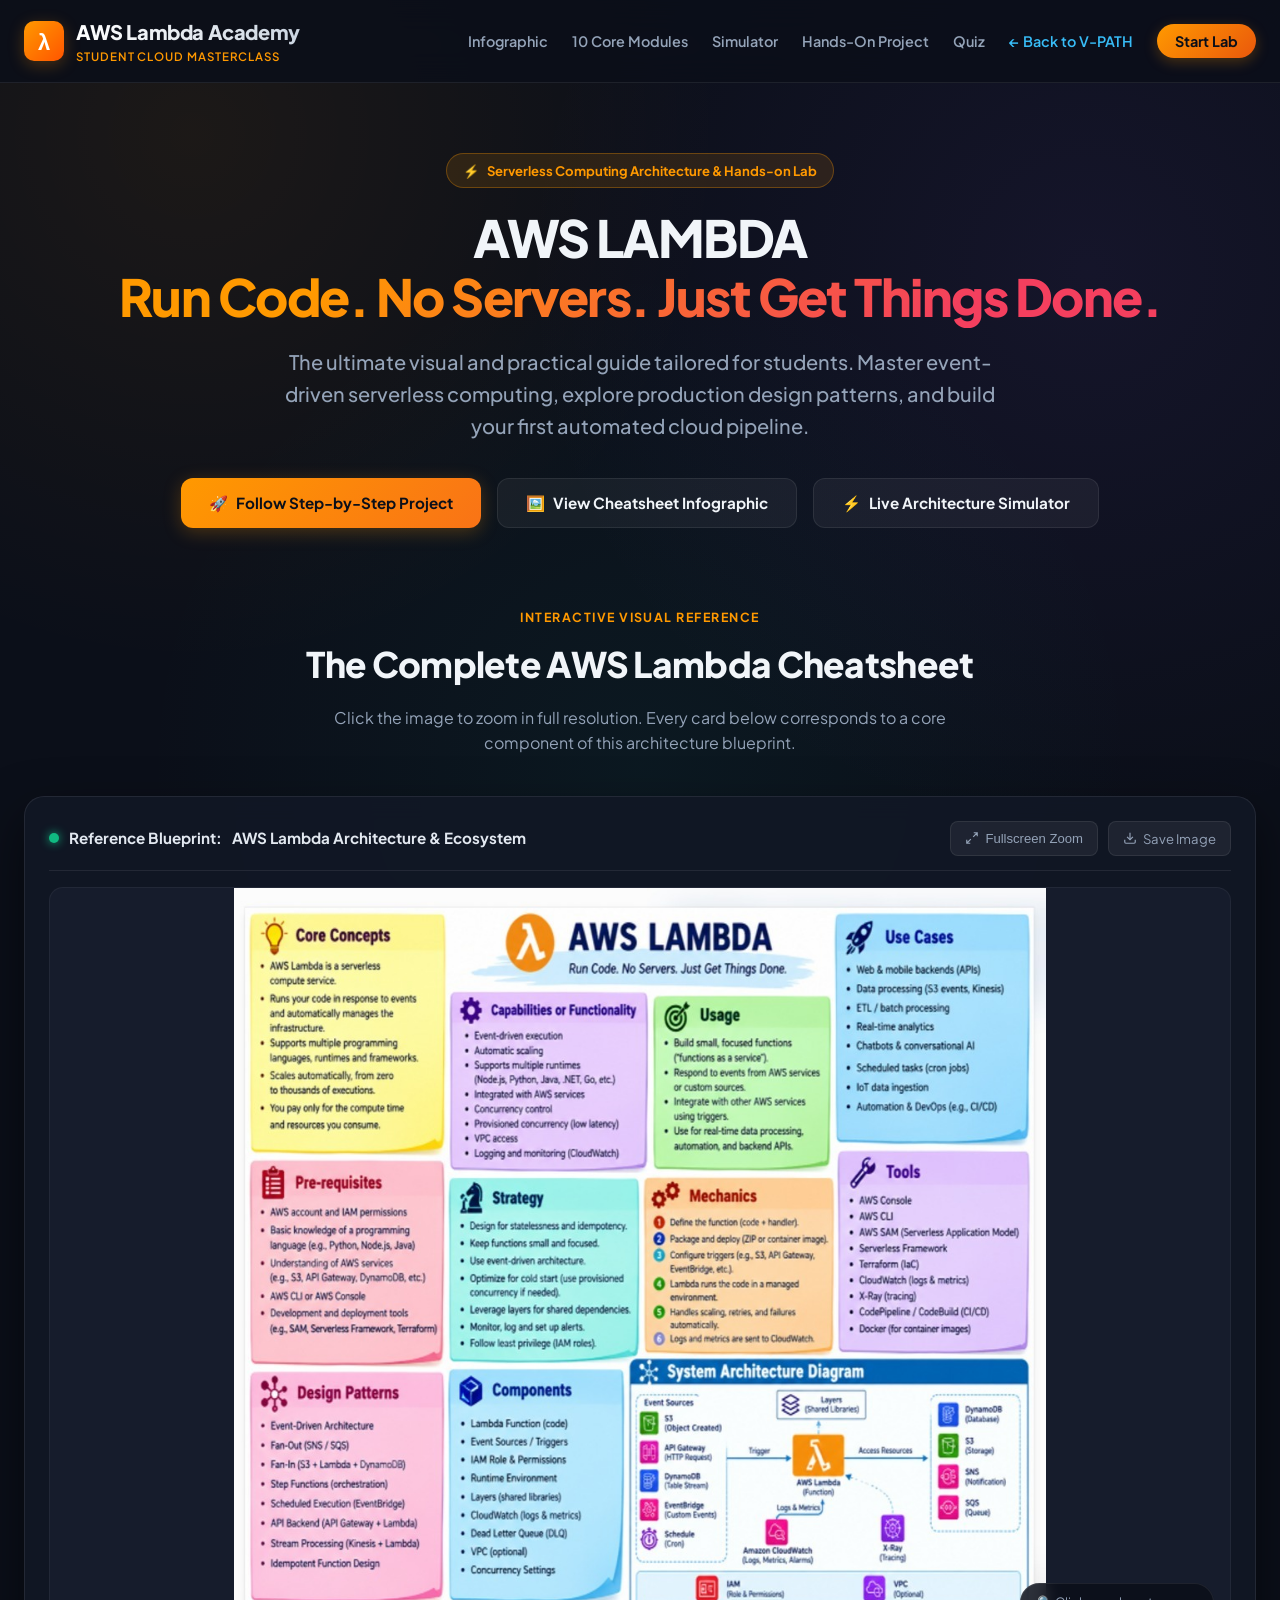
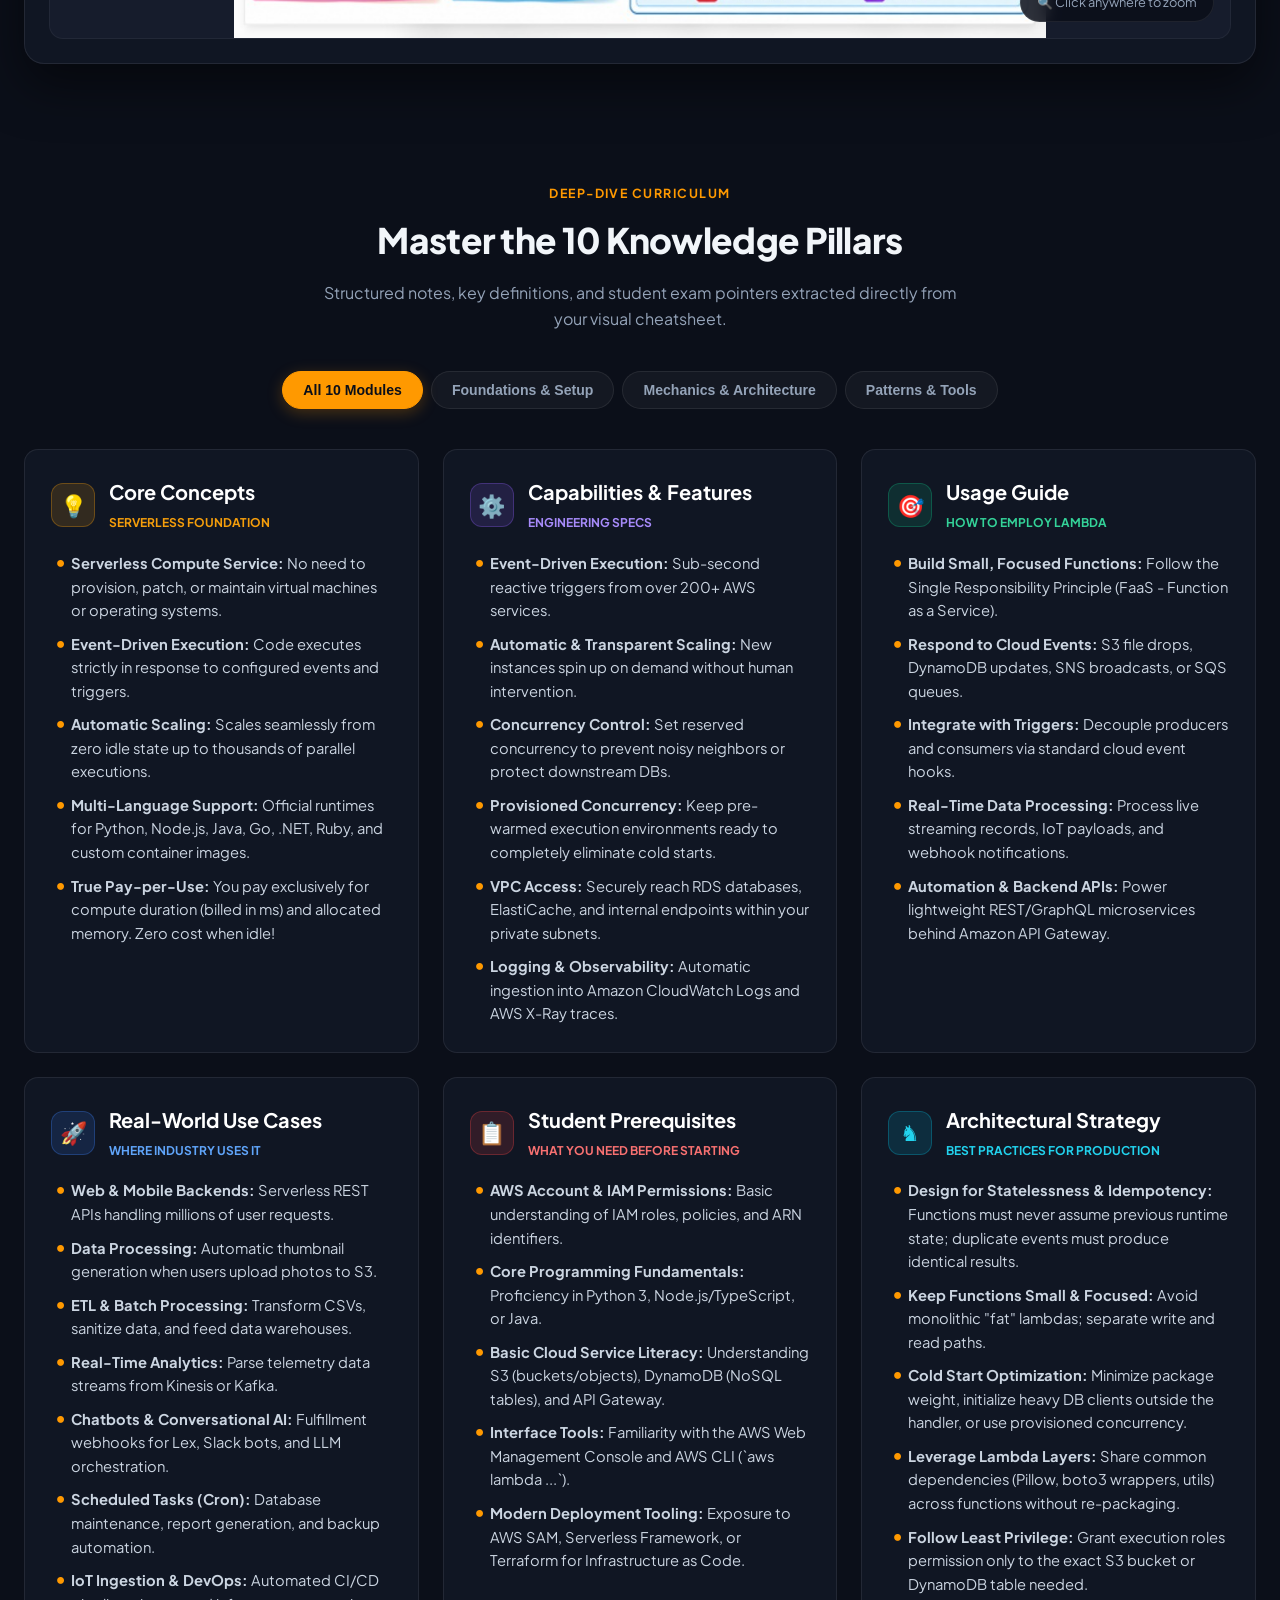
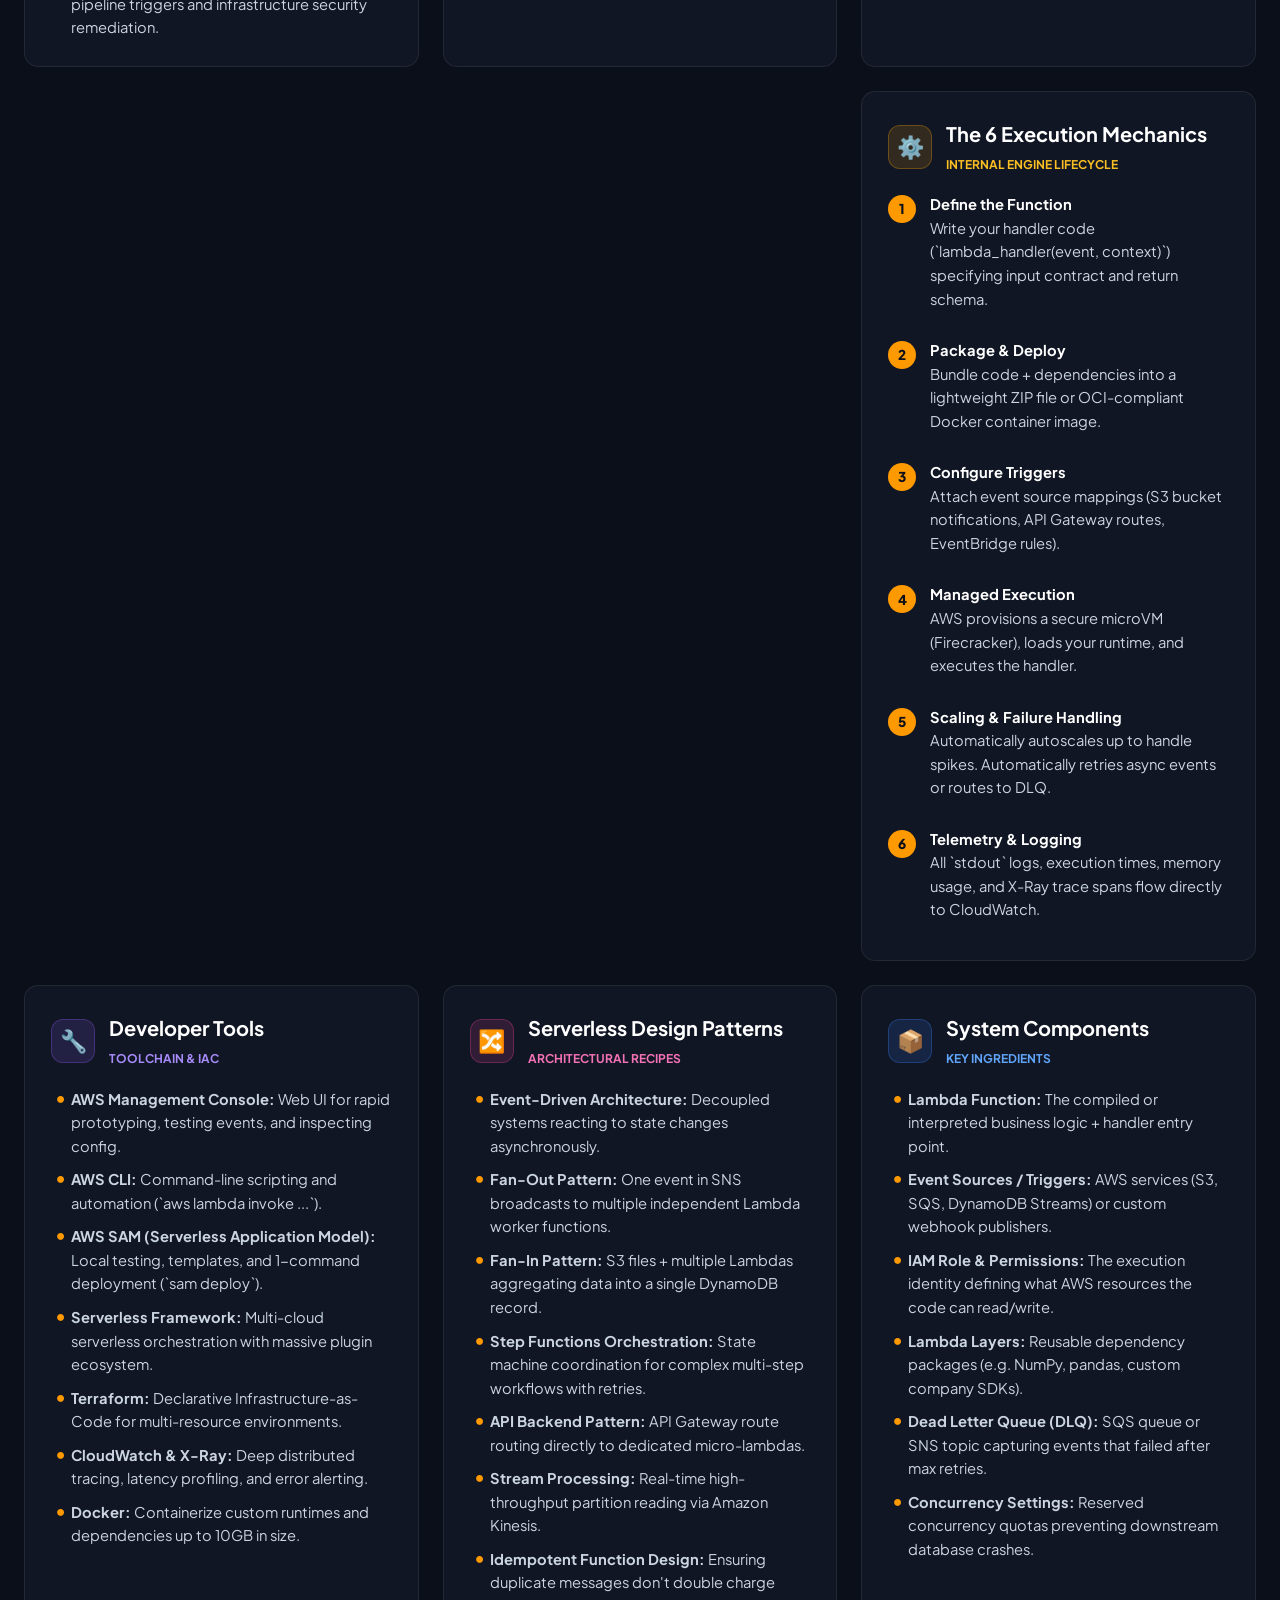
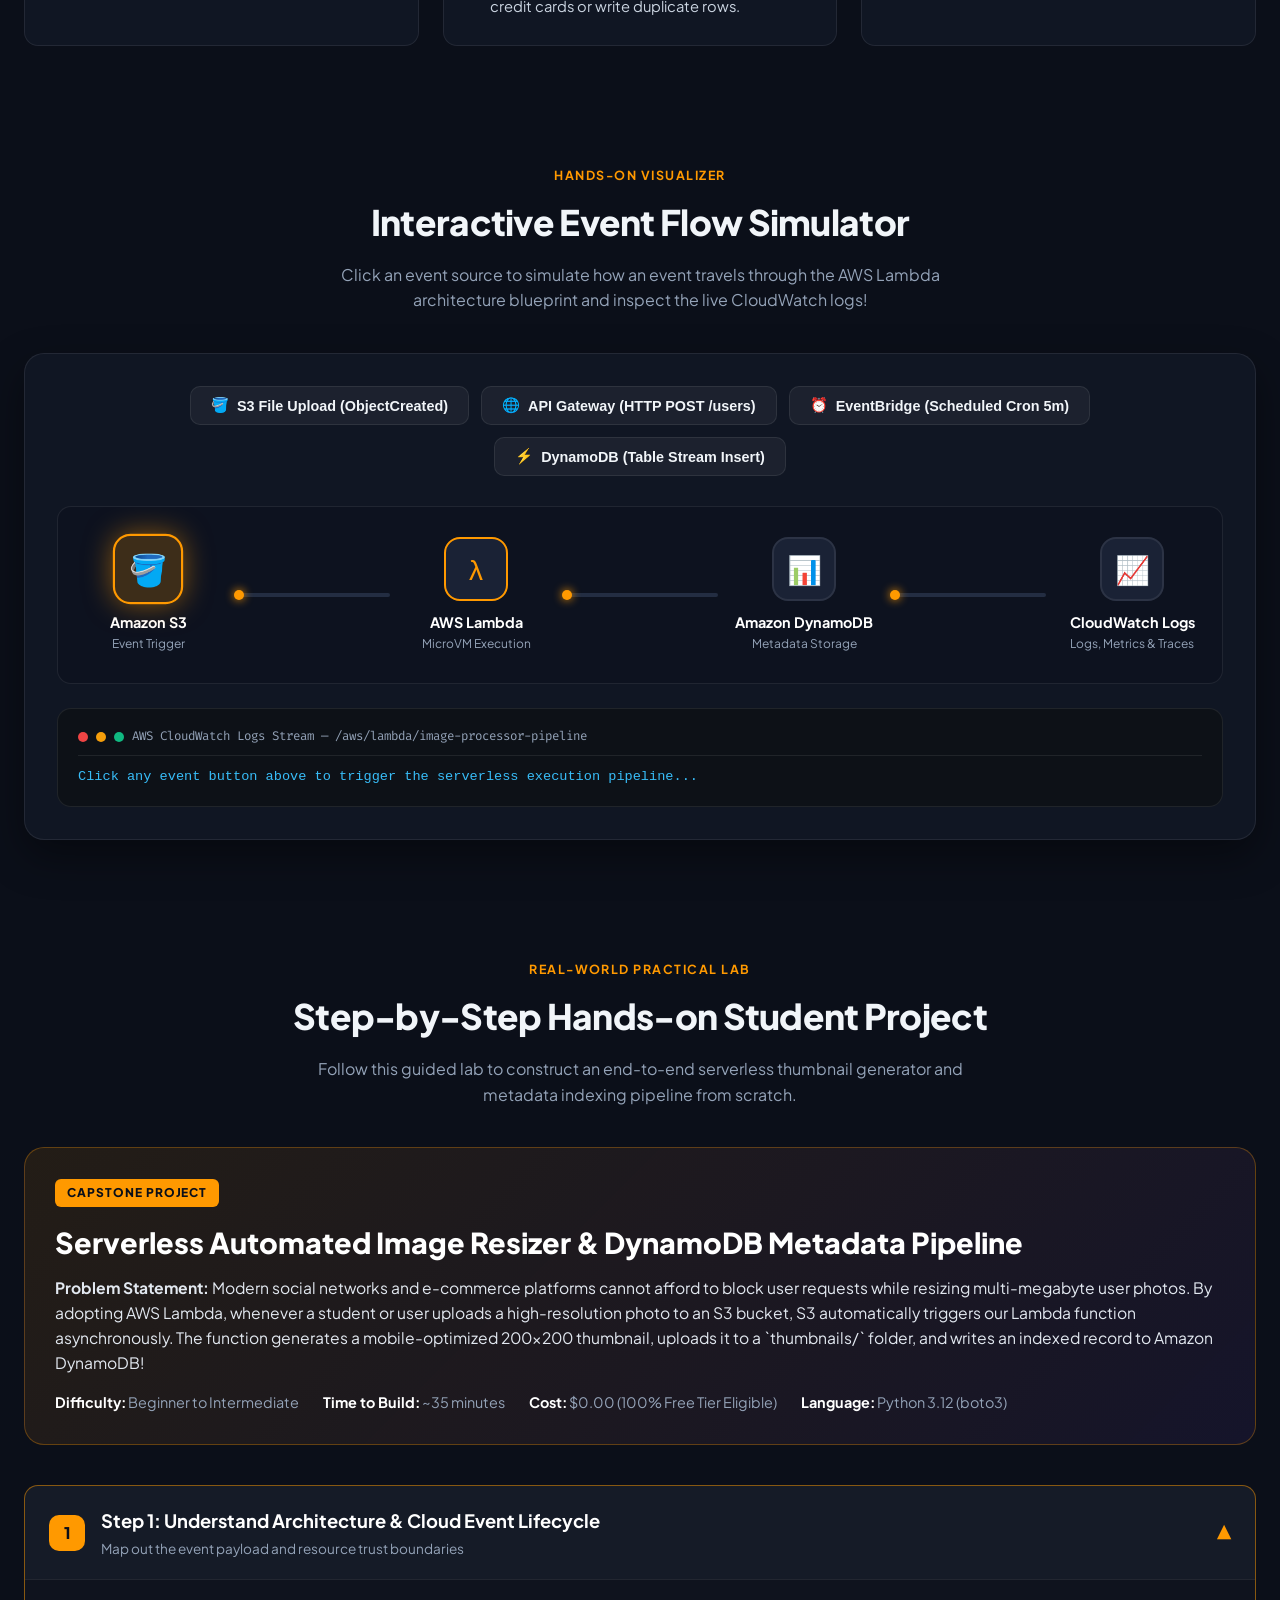
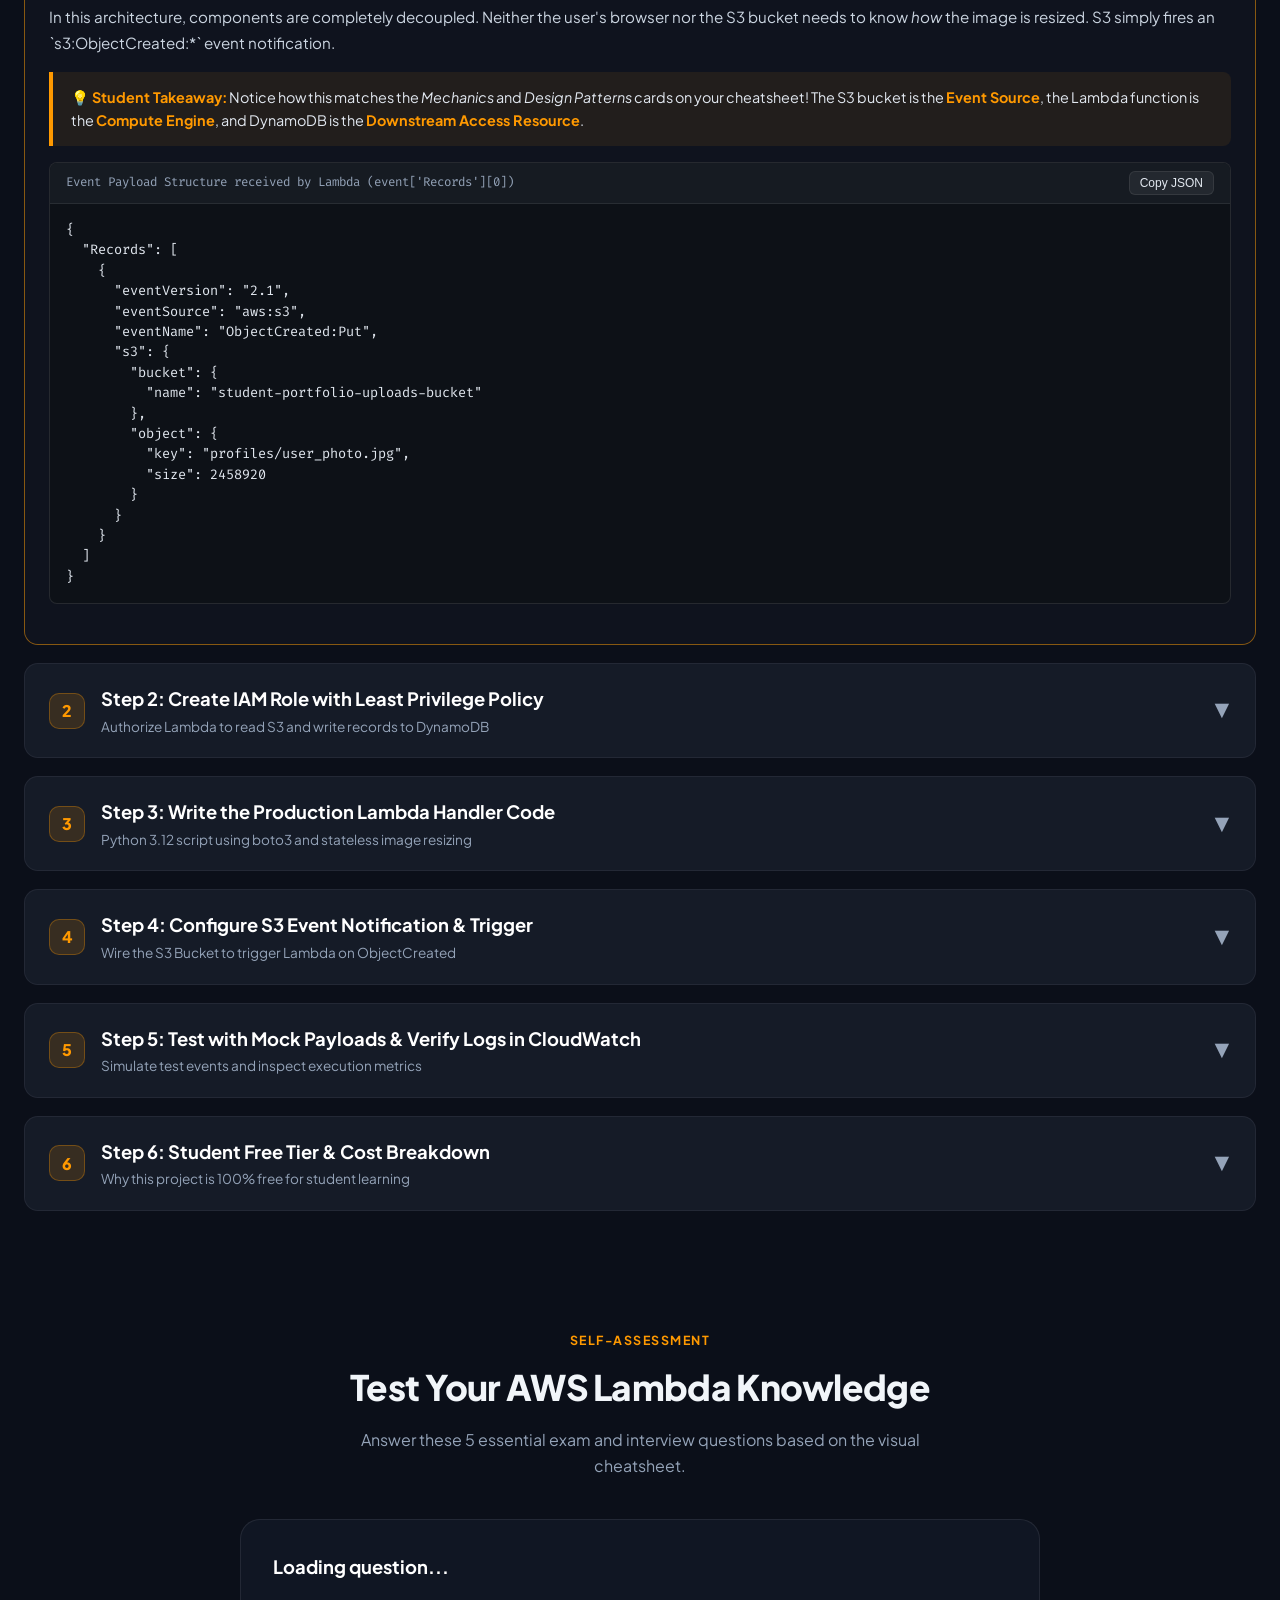
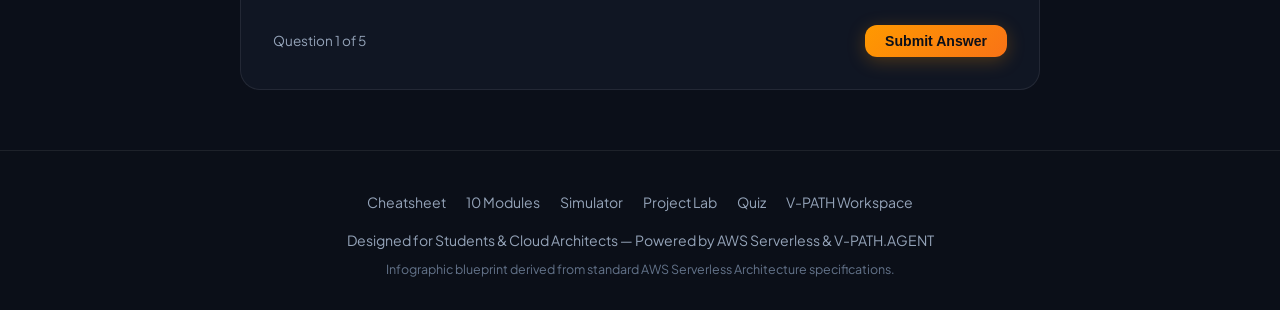
==== aws_lambda_learning.html @ 8317eebd "ok" ====
<!DOCTYPE html>
<html lang="en">
<head>
  <meta charset="UTF-8" />
  <meta name="viewport" content="width=device-width, initial-scale=1.0" />
  <title>AWS Lambda Mastery — Student Interactive Learning Hub & Hands-on Lab</title>
  <meta name="description" content="A comprehensive, interactive student learning guide for AWS Lambda serverless computing based on the visual architecture cheatsheet." />
  
  <!-- Fonts -->
  <link rel="preconnect" href="https://fonts.googleapis.com">
  <link rel="preconnect" href="https://fonts.gstatic.com" crossorigin>
  <link href="https://fonts.googleapis.com/css2?family=Fira+Code:wght@400;500;600&family=Plus+Jakarta+Sans:wght@400;500;600;700;800&display=swap" rel="stylesheet">

  <style>
    :root {
      --bg-dark: #0b0f19;
      --bg-card: rgba(18, 24, 38, 0.85);
      --bg-card-hover: rgba(26, 35, 55, 0.95);
      --border-color: rgba(255, 255, 255, 0.08);
      --border-highlight: rgba(255, 153, 0, 0.4);
      --text-main: #f1f5f9;
      --text-muted: #94a3b8;
      --aws-orange: #ff9900;
      --aws-orange-glow: rgba(255, 153, 0, 0.25);
      --aws-blue: #0073bb;
      --accent-purple: #8b5cf6;
      --accent-teal: #14b8a6;
      --accent-emerald: #10b981;
      --accent-pink: #ec4899;
      --accent-amber: #f59e0b;
      --code-bg: #0d1117;
      --radius-sm: 8px;
      --radius-md: 14px;
      --radius-lg: 20px;
      --font-sans: 'Plus Jakarta Sans', -apple-system, BlinkMacSystemFont, sans-serif;
      --font-mono: 'Fira Code', monospace;
    }

    * {
      box-sizing: border-box;
      margin: 0;
      padding: 0;
      scroll-behavior: smooth;
    }

    body {
      background-color: var(--bg-dark);
      color: var(--text-main);
      font-family: var(--font-sans);
      line-height: 1.6;
      min-height: 100vh;
      overflow-x: hidden;
      background-image: 
        radial-gradient(circle at 15% 15%, rgba(255, 153, 0, 0.07) 0%, transparent 40%),
        radial-gradient(circle at 85% 30%, rgba(139, 92, 246, 0.08) 0%, transparent 45%),
        radial-gradient(circle at 50% 85%, rgba(20, 184, 166, 0.06) 0%, transparent 50%);
      background-attachment: fixed;
    }

    /* Scrollbar */
    ::-webkit-scrollbar {
      width: 8px;
    }
    ::-webkit-scrollbar-track {
      background: var(--bg-dark);
    }
    ::-webkit-scrollbar-thumb {
      background: #252e42;
      border-radius: 4px;
    }
    ::-webkit-scrollbar-thumb:hover {
      background: var(--aws-orange);
    }

    /* Container */
    .container {
      max-width: 1280px;
      margin: 0 auto;
      padding: 0 24px;
    }

    /* Navigation Header */
    header.site-header {
      position: sticky;
      top: 0;
      z-index: 100;
      backdrop-filter: blur(16px);
      background: rgba(11, 15, 25, 0.85);
      border-bottom: 1px solid var(--border-color);
      padding: 16px 0;
    }

    .nav-inner {
      display: flex;
      justify-content: space-between;
      align-items: center;
    }

    .brand {
      display: flex;
      align-items: center;
      gap: 12px;
      text-decoration: none;
      color: inherit;
    }

    .brand-icon {
      width: 40px;
      height: 40px;
      background: linear-gradient(135deg, #ff9900, #ff5500);
      border-radius: 10px;
      display: flex;
      align-items: center;
      justify-content: center;
      font-size: 22px;
      font-weight: 800;
      color: #fff;
      box-shadow: 0 4px 16px var(--aws-orange-glow);
    }

    .brand-title {
      font-size: 1.25rem;
      font-weight: 800;
      letter-spacing: -0.02em;
      background: linear-gradient(90deg, #fff, #cbd5e1);
      -webkit-background-clip: text;
      -webkit-text-fill-color: transparent;
    }

    .brand-sub {
      font-size: 0.72rem;
      color: var(--aws-orange);
      font-weight: 600;
      text-transform: uppercase;
      letter-spacing: 0.08em;
    }

    .nav-links {
      display: flex;
      align-items: center;
      gap: 24px;
      list-style: none;
    }

    .nav-links a {
      color: var(--text-muted);
      text-decoration: none;
      font-size: 0.9rem;
      font-weight: 600;
      transition: all 0.2s;
    }

    .nav-links a:hover {
      color: var(--aws-orange);
    }

    .nav-btn {
      background: linear-gradient(135deg, var(--aws-orange), #ea580c);
      color: #0b0f19 !important;
      padding: 8px 18px;
      border-radius: 30px;
      font-weight: 700 !important;
      box-shadow: 0 4px 14px var(--aws-orange-glow);
      transition: transform 0.2s, box-shadow 0.2s;
    }

    .nav-btn:hover {
      transform: translateY(-2px);
      box-shadow: 0 6px 20px rgba(255, 153, 0, 0.4);
    }

    /* Hero Section */
    .hero {
      padding: 70px 0 40px;
      text-align: center;
      position: relative;
    }

    .hero-badge {
      display: inline-flex;
      align-items: center;
      gap: 8px;
      padding: 6px 16px;
      background: rgba(255, 153, 0, 0.12);
      border: 1px solid rgba(255, 153, 0, 0.3);
      border-radius: 50px;
      font-size: 0.82rem;
      font-weight: 700;
      color: var(--aws-orange);
      margin-bottom: 20px;
      animation: pulse 3s infinite;
    }

    @keyframes pulse {
      0%, 100% { opacity: 1; transform: scale(1); }
      50% { opacity: 0.85; transform: scale(0.99); }
    }

    .hero-title {
      font-size: 3.2rem;
      font-weight: 800;
      letter-spacing: -0.03em;
      line-height: 1.15;
      margin-bottom: 20px;
    }

    .hero-title .gradient-text {
      background: linear-gradient(135deg, #ff9900 20%, #f43f5e 80%);
      -webkit-background-clip: text;
      -webkit-text-fill-color: transparent;
    }

    .hero-tagline {
      font-size: 1.25rem;
      color: var(--text-muted);
      max-width: 750px;
      margin: 0 auto 36px;
      font-weight: 500;
    }

    .hero-actions {
      display: flex;
      justify-content: center;
      gap: 16px;
      flex-wrap: wrap;
    }

    .btn {
      display: inline-flex;
      align-items: center;
      gap: 8px;
      padding: 12px 28px;
      border-radius: 12px;
      font-weight: 700;
      font-size: 0.95rem;
      cursor: pointer;
      text-decoration: none;
      transition: all 0.25s ease;
      border: none;
    }

    .btn-primary {
      background: linear-gradient(135deg, #ff9900, #f97316);
      color: #0b0f19;
      box-shadow: 0 4px 18px var(--aws-orange-glow);
    }

    .btn-primary:hover {
      transform: translateY(-2px);
      box-shadow: 0 8px 24px rgba(255, 153, 0, 0.45);
    }

    .btn-secondary {
      background: rgba(255, 255, 255, 0.05);
      border: 1px solid var(--border-color);
      color: var(--text-main);
    }

    .btn-secondary:hover {
      background: rgba(255, 255, 255, 0.1);
      border-color: rgba(255, 255, 255, 0.2);
      transform: translateY(-2px);
    }

    /* Cheatsheet Infographic Showcase Section */
    .infographic-section {
      padding: 40px 0 60px;
    }

    .section-header {
      text-align: center;
      margin-bottom: 40px;
    }

    .section-kicker {
      text-transform: uppercase;
      font-size: 0.78rem;
      letter-spacing: 0.12em;
      color: var(--aws-orange);
      font-weight: 700;
      margin-bottom: 8px;
    }

    .section-title {
      font-size: 2.2rem;
      font-weight: 800;
      letter-spacing: -0.02em;
      margin-bottom: 12px;
    }

    .section-desc {
      color: var(--text-muted);
      max-width: 650px;
      margin: 0 auto;
      font-size: 1rem;
    }

    .infographic-wrapper {
      position: relative;
      background: var(--bg-card);
      border: 1px solid var(--border-color);
      border-radius: var(--radius-lg);
      padding: 24px;
      box-shadow: 0 20px 50px rgba(0, 0, 0, 0.5);
      backdrop-filter: blur(12px);
    }

    .infographic-toolbar {
      display: flex;
      justify-content: space-between;
      align-items: center;
      margin-bottom: 16px;
      padding-bottom: 14px;
      border-bottom: 1px solid var(--border-color);
      flex-wrap: wrap;
      gap: 12px;
    }

    .infographic-caption {
      display: flex;
      align-items: center;
      gap: 10px;
      font-size: 0.95rem;
      font-weight: 700;
      color: #e2e8f0;
    }

    .pulse-dot {
      width: 10px;
      height: 10px;
      background: #10b981;
      border-radius: 50%;
      box-shadow: 0 0 10px #10b981;
    }

    .infographic-tools {
      display: flex;
      gap: 10px;
    }

    .tool-btn {
      background: rgba(255, 255, 255, 0.06);
      border: 1px solid var(--border-color);
      color: var(--text-muted);
      padding: 6px 14px;
      border-radius: 8px;
      font-size: 0.82rem;
      cursor: pointer;
      display: flex;
      align-items: center;
      gap: 6px;
      transition: all 0.2s;
    }

    .tool-btn:hover {
      background: rgba(255, 153, 0, 0.15);
      color: var(--aws-orange);
      border-color: rgba(255, 153, 0, 0.4);
    }

    .image-display-frame {
      position: relative;
      border-radius: var(--radius-md);
      overflow: hidden;
      cursor: zoom-in;
      background: #161c2c;
      border: 1px solid rgba(255, 255, 255, 0.05);
      text-align: center;
    }

    .image-display-frame img {
      width: 100%;
      height: auto;
      max-height: 750px;
      object-fit: contain;
      display: block;
      margin: 0 auto;
      transition: transform 0.3s ease;
    }

    .image-display-frame:hover img {
      transform: scale(1.01);
    }

    .zoom-hint {
      position: absolute;
      bottom: 16px;
      right: 16px;
      background: rgba(11, 15, 25, 0.85);
      backdrop-filter: blur(8px);
      padding: 8px 16px;
      border-radius: 30px;
      font-size: 0.8rem;
      color: var(--text-muted);
      border: 1px solid var(--border-color);
      pointer-events: none;
    }

    /* Lightbox Modal */
    .lightbox-modal {
      display: none;
      position: fixed;
      top: 0;
      left: 0;
      width: 100vw;
      height: 100vh;
      background: rgba(0, 0, 0, 0.92);
      backdrop-filter: blur(10px);
      z-index: 9999;
      justify-content: center;
      align-items: center;
      padding: 24px;
    }

    .lightbox-modal.active {
      display: flex;
    }

    .lightbox-content {
      position: relative;
      max-width: 95vw;
      max-height: 95vh;
    }

    .lightbox-content img {
      max-width: 100%;
      max-height: 90vh;
      object-fit: contain;
      border-radius: 12px;
      box-shadow: 0 0 50px rgba(0,0,0,0.8);
    }

    .lightbox-close {
      position: absolute;
      top: -40px;
      right: 0;
      background: none;
      border: none;
      color: #fff;
      font-size: 32px;
      cursor: pointer;
    }

    /* Modules Navigation Tabs */
    .modules-section {
      padding: 60px 0;
    }

    .tab-pills {
      display: flex;
      justify-content: center;
      gap: 8px;
      flex-wrap: wrap;
      margin-bottom: 40px;
    }

    .tab-pill {
      background: rgba(255, 255, 255, 0.04);
      border: 1px solid var(--border-color);
      color: var(--text-muted);
      padding: 10px 20px;
      border-radius: 30px;
      font-size: 0.88rem;
      font-weight: 600;
      cursor: pointer;
      transition: all 0.25s;
    }

    .tab-pill:hover {
      background: rgba(255, 255, 255, 0.08);
      color: #fff;
      border-color: rgba(255, 255, 255, 0.2);
    }

    .tab-pill.active {
      background: var(--aws-orange);
      color: #0b0f19;
      font-weight: 800;
      border-color: var(--aws-orange);
      box-shadow: 0 4px 15px var(--aws-orange-glow);
    }

    /* Module Grid */
    .module-grid {
      display: grid;
      grid-template-columns: repeat(auto-fit, minmax(350px, 1fr));
      gap: 24px;
    }

    .module-card {
      background: var(--bg-card);
      border: 1px solid var(--border-color);
      border-radius: var(--radius-md);
      padding: 26px;
      position: relative;
      overflow: hidden;
      transition: all 0.3s ease;
      backdrop-filter: blur(8px);
    }

    .module-card:hover {
      transform: translateY(-4px);
      border-color: var(--border-highlight);
      background: var(--bg-card-hover);
      box-shadow: 0 12px 30px rgba(0, 0, 0, 0.4);
    }

    .module-top {
      display: flex;
      align-items: center;
      gap: 14px;
      margin-bottom: 18px;
    }

    .card-icon {
      width: 44px;
      height: 44px;
      border-radius: 12px;
      display: flex;
      align-items: center;
      justify-content: center;
      font-size: 22px;
      flex-shrink: 0;
    }

    .card-icon.yellow { background: rgba(245, 158, 11, 0.15); color: #f59e0b; border: 1px solid rgba(245, 158, 11, 0.3); }
    .card-icon.purple { background: rgba(139, 92, 246, 0.15); color: #a78bfa; border: 1px solid rgba(139, 92, 246, 0.3); }
    .card-icon.green  { background: rgba(16, 185, 129, 0.15); color: #34d399; border: 1px solid rgba(16, 185, 129, 0.3); }
    .card-icon.blue   { background: rgba(59, 130, 246, 0.15); color: #60a5fa; border: 1px solid rgba(59, 130, 246, 0.3); }
    .card-icon.red    { background: rgba(239, 68, 68, 0.15); color: #f87171; border: 1px solid rgba(239, 68, 68, 0.3); }
    .card-icon.cyan   { background: rgba(6, 182, 212, 0.15); color: #22d3ee; border: 1px solid rgba(6, 182, 212, 0.3); }
    .card-icon.pink   { background: rgba(236, 72, 153, 0.15); color: #f472b6; border: 1px solid rgba(236, 72, 153, 0.3); }
    .card-icon.amber  { background: rgba(245, 158, 11, 0.15); color: #fbbf24; border: 1px solid rgba(245, 158, 11, 0.3); }

    .module-card h3 {
      font-size: 1.25rem;
      font-weight: 700;
      color: #fff;
    }

    .module-card ul {
      list-style: none;
      display: flex;
      flex-direction: column;
      gap: 10px;
    }

    .module-card li {
      position: relative;
      padding-left: 20px;
      font-size: 0.92rem;
      color: #cbd5e1;
    }

    .module-card li::before {
      content: "•";
      position: absolute;
      left: 4px;
      color: var(--aws-orange);
      font-size: 1.3rem;
      line-height: 1;
      top: -1px;
    }

    .mechanics-step {
      display: flex;
      gap: 14px;
      margin-bottom: 12px;
      align-items: flex-start;
    }

    .step-badge {
      width: 28px;
      height: 28px;
      background: var(--aws-orange);
      color: #0b0f19;
      font-weight: 800;
      border-radius: 50%;
      display: flex;
      align-items: center;
      justify-content: center;
      font-size: 0.85rem;
      flex-shrink: 0;
      margin-top: 2px;
    }

    .step-text {
      font-size: 0.92rem;
      color: #cbd5e1;
    }

    .step-title {
      font-weight: 700;
      color: #fff;
    }

    /* Interactive Architecture Simulator */
    .simulator-section {
      padding: 60px 0;
    }

    .sim-card {
      background: var(--bg-card);
      border: 1px solid var(--border-color);
      border-radius: var(--radius-lg);
      padding: 32px;
      box-shadow: 0 16px 40px rgba(0, 0, 0, 0.4);
    }

    .sim-controls {
      display: flex;
      gap: 12px;
      justify-content: center;
      margin-bottom: 30px;
      flex-wrap: wrap;
    }

    .sim-event-btn {
      padding: 10px 20px;
      background: rgba(255, 255, 255, 0.05);
      border: 1px solid var(--border-color);
      color: var(--text-main);
      border-radius: 10px;
      cursor: pointer;
      font-size: 0.9rem;
      font-weight: 600;
      display: flex;
      align-items: center;
      gap: 8px;
      transition: all 0.2s;
    }

    .sim-event-btn:hover {
      background: rgba(255, 153, 0, 0.15);
      border-color: var(--aws-orange);
      color: var(--aws-orange);
    }

    .sim-event-btn.active {
      background: var(--aws-orange);
      color: #0b0f19;
      font-weight: 800;
      border-color: var(--aws-orange);
      box-shadow: 0 4px 15px var(--aws-orange-glow);
    }

    .pipeline-visual {
      display: flex;
      align-items: center;
      justify-content: space-between;
      gap: 16px;
      background: #0d121f;
      border: 1px solid var(--border-color);
      border-radius: var(--radius-md);
      padding: 30px 20px;
      position: relative;
      margin-bottom: 24px;
      overflow-x: auto;
    }

    .pipeline-node {
      display: flex;
      flex-direction: column;
      align-items: center;
      text-align: center;
      min-width: 140px;
      z-index: 2;
    }

    .node-icon-box {
      width: 64px;
      height: 64px;
      border-radius: 16px;
      background: #1a2235;
      border: 2px solid var(--border-color);
      display: flex;
      align-items: center;
      justify-content: center;
      font-size: 28px;
      margin-bottom: 10px;
      transition: all 0.4s ease;
    }

    .pipeline-node.active .node-icon-box {
      border-color: var(--aws-orange);
      background: rgba(255, 153, 0, 0.2);
      transform: scale(1.1);
      box-shadow: 0 0 25px rgba(255, 153, 0, 0.5);
    }

    .node-name {
      font-size: 0.9rem;
      font-weight: 700;
      color: #fff;
    }

    .node-type {
      font-size: 0.75rem;
      color: var(--text-muted);
    }

    .pipe-arrow {
      flex: 1;
      height: 4px;
      background: #232d42;
      position: relative;
      min-width: 60px;
      border-radius: 2px;
    }

    .pipe-arrow.flow-active::after {
      content: "";
      position: absolute;
      top: -3px;
      left: 0;
      width: 10px;
      height: 10px;
      background: var(--aws-orange);
      border-radius: 50%;
      box-shadow: 0 0 10px var(--aws-orange);
      animation: packetFlow 1.8s infinite linear;
    }

    @keyframes packetFlow {
      0% { left: 0; opacity: 1; }
      100% { left: 100%; opacity: 0; }
    }

    .sim-terminal {
      background: var(--code-bg);
      border: 1px solid var(--border-color);
      border-radius: var(--radius-md);
      padding: 18px 20px;
      font-family: var(--font-mono);
      font-size: 0.85rem;
      color: #38bdf8;
      max-height: 220px;
      overflow-y: auto;
    }

    .terminal-header {
      display: flex;
      align-items: center;
      gap: 8px;
      margin-bottom: 10px;
      padding-bottom: 8px;
      border-bottom: 1px solid rgba(255, 255, 255, 0.08);
      color: var(--text-muted);
      font-size: 0.78rem;
    }

    .terminal-dot {
      width: 10px;
      height: 10px;
      border-radius: 50%;
    }
    .td-red { background: #ef4444; }
    .td-yellow { background: #f59e0b; }
    .td-green { background: #10b981; }

    /* Step-by-Step Hands-On Project */
    .project-section {
      padding: 60px 0;
    }

    .project-overview-box {
      background: linear-gradient(135deg, rgba(255, 153, 0, 0.1), rgba(139, 92, 246, 0.08));
      border: 1px solid rgba(255, 153, 0, 0.3);
      border-radius: var(--radius-lg);
      padding: 30px;
      margin-bottom: 40px;
    }

    .project-badge {
      display: inline-block;
      padding: 4px 12px;
      background: var(--aws-orange);
      color: #0b0f19;
      font-weight: 800;
      font-size: 0.75rem;
      border-radius: 6px;
      text-transform: uppercase;
      letter-spacing: 0.08em;
      margin-bottom: 12px;
    }

    .project-title {
      font-size: 1.8rem;
      font-weight: 800;
      margin-bottom: 10px;
      color: #fff;
    }

    .project-meta {
      display: flex;
      gap: 24px;
      margin-top: 16px;
      flex-wrap: wrap;
      color: var(--text-muted);
      font-size: 0.9rem;
    }

    .project-meta span strong {
      color: #fff;
    }

    /* Accordion Project Steps */
    .project-steps {
      display: flex;
      flex-direction: column;
      gap: 18px;
    }

    .step-card {
      background: var(--bg-card);
      border: 1px solid var(--border-color);
      border-radius: var(--radius-md);
      overflow: hidden;
      transition: border-color 0.2s;
    }

    .step-card.open {
      border-color: rgba(255, 153, 0, 0.5);
    }

    .step-card-header {
      padding: 20px 24px;
      display: flex;
      justify-content: space-between;
      align-items: center;
      cursor: pointer;
      user-select: none;
      background: rgba(255, 255, 255, 0.02);
    }

    .step-card-header:hover {
      background: rgba(255, 255, 255, 0.05);
    }

    .step-num-title {
      display: flex;
      align-items: center;
      gap: 16px;
    }

    .step-circle {
      width: 36px;
      height: 36px;
      border-radius: 10px;
      background: rgba(255, 153, 0, 0.15);
      color: var(--aws-orange);
      font-weight: 800;
      display: flex;
      align-items: center;
      justify-content: center;
      border: 1px solid rgba(255, 153, 0, 0.3);
    }

    .step-card.open .step-circle {
      background: var(--aws-orange);
      color: #0b0f19;
    }

    .step-card-title {
      font-size: 1.15rem;
      font-weight: 700;
      color: #fff;
    }

    .step-card-summary {
      font-size: 0.85rem;
      color: var(--text-muted);
      margin-top: 2px;
    }

    .step-arrow {
      transition: transform 0.3s;
      font-size: 1.2rem;
      color: var(--text-muted);
    }

    .step-card.open .step-arrow {
      transform: rotate(180deg);
      color: var(--aws-orange);
    }

    .step-card-body {
      display: none;
      padding: 24px;
      border-top: 1px solid var(--border-color);
      background: rgba(13, 17, 23, 0.4);
    }

    .step-card.open .step-card-body {
      display: block;
    }

    .step-instruction {
      font-size: 0.95rem;
      color: #cbd5e1;
      margin-bottom: 16px;
      line-height: 1.7;
    }

    /* Code Block with Copy */
    .code-box {
      background: var(--code-bg);
      border: 1px solid rgba(255, 255, 255, 0.1);
      border-radius: var(--radius-sm);
      overflow: hidden;
      margin: 16px 0;
    }

    .code-bar {
      display: flex;
      justify-content: space-between;
      align-items: center;
      padding: 8px 16px;
      background: #161b22;
      border-bottom: 1px solid rgba(255, 255, 255, 0.08);
      font-size: 0.78rem;
      color: var(--text-muted);
      font-family: var(--font-mono);
    }

    .copy-btn {
      background: rgba(255, 255, 255, 0.06);
      border: 1px solid var(--border-color);
      color: #e2e8f0;
      padding: 4px 10px;
      border-radius: 6px;
      font-size: 0.75rem;
      cursor: pointer;
      transition: all 0.2s;
    }

    .copy-btn:hover {
      background: var(--aws-orange);
      color: #0b0f19;
      font-weight: 700;
    }

    pre code {
      display: block;
      padding: 16px;
      font-family: var(--font-mono);
      font-size: 0.85rem;
      color: #e2e8f0;
      overflow-x: auto;
      line-height: 1.5;
    }

    .token-kw { color: #f472b6; font-weight: 600; }
    .token-fn { color: #60a5fa; }
    .token-str { color: #a7f3d0; }
    .token-comm { color: #64748b; font-style: italic; }
    .token-num { color: #fbbf24; }

    /* Student Callout Box */
    .callout {
      border-left: 4px solid var(--aws-orange);
      background: rgba(255, 153, 0, 0.08);
      padding: 14px 18px;
      border-radius: 0 var(--radius-sm) var(--radius-sm) 0;
      margin: 16px 0;
      font-size: 0.9rem;
      color: #e2e8f0;
    }

    .callout strong {
      color: var(--aws-orange);
    }

    /* Knowledge Quiz Section */
    .quiz-section {
      padding: 60px 0;
    }

    .quiz-container {
      background: var(--bg-card);
      border: 1px solid var(--border-color);
      border-radius: var(--radius-lg);
      padding: 32px;
      max-width: 800px;
      margin: 0 auto;
    }

    .quiz-question {
      font-size: 1.15rem;
      font-weight: 700;
      color: #fff;
      margin-bottom: 20px;
    }

    .quiz-options {
      display: flex;
      flex-direction: column;
      gap: 12px;
      margin-bottom: 24px;
    }

    .quiz-option {
      background: rgba(255, 255, 255, 0.04);
      border: 1px solid var(--border-color);
      border-radius: var(--radius-sm);
      padding: 14px 18px;
      cursor: pointer;
      font-size: 0.92rem;
      color: #cbd5e1;
      transition: all 0.2s;
    }

    .quiz-option:hover {
      background: rgba(255, 255, 255, 0.08);
      border-color: rgba(255, 255, 255, 0.2);
    }

    .quiz-option.selected {
      border-color: var(--aws-orange);
      background: rgba(255, 153, 0, 0.12);
      color: #fff;
    }

    .quiz-option.correct {
      border-color: #10b981;
      background: rgba(16, 185, 129, 0.2);
      color: #a7f3d0;
    }

    .quiz-option.wrong {
      border-color: #ef4444;
      background: rgba(239, 68, 68, 0.2);
      color: #fca5a5;
    }

    .quiz-feedback {
      display: none;
      padding: 14px 18px;
      border-radius: var(--radius-sm);
      margin-bottom: 20px;
      font-size: 0.9rem;
    }

    .quiz-feedback.show {
      display: block;
    }

    .quiz-footer {
      display: flex;
      justify-content: space-between;
      align-items: center;
    }

    /* Footer */
    footer.site-footer {
      border-top: 1px solid var(--border-color);
      padding: 40px 0 30px;
      background: rgba(11, 15, 25, 0.95);
      text-align: center;
      color: var(--text-muted);
      font-size: 0.88rem;
    }

    .footer-links {
      display: flex;
      justify-content: center;
      gap: 20px;
      margin-bottom: 16px;
      list-style: none;
    }

    .footer-links a {
      color: var(--text-muted);
      text-decoration: none;
      transition: color 0.2s;
    }

    .footer-links a:hover {
      color: var(--aws-orange);
    }

    /* Responsive */
    @media (max-width: 768px) {
      .hero-title { font-size: 2.2rem; }
      .nav-links { display: none; }
      .pipeline-visual { flex-direction: column; gap: 24px; }
      .pipe-arrow { width: 4px; height: 30px; min-width: auto; }
      .module-grid { grid-template-columns: 1fr; }
    }
  </style>
</head>
<body>

  <!-- Top Sticky Navigation -->
  <header class="site-header">
    <div class="container nav-inner">
      <a href="#" class="brand">
        <div class="brand-icon">λ</div>
        <div>
          <div class="brand-title">AWS Lambda Academy</div>
          <div class="brand-sub">Student Cloud Masterclass</div>
        </div>
      </a>

      <ul class="nav-links">
        <li><a href="#cheatsheet">Infographic</a></li>
        <li><a href="#modules">10 Core Modules</a></li>
        <li><a href="#simulator">Simulator</a></li>
        <li><a href="#project">Hands-On Project</a></li>
        <li><a href="#quiz">Quiz</a></li>
        <li><a href="index.html" style="color: #38bdf8;">← Back to V-PATH</a></li>
        <li><a href="#project" class="nav-btn">Start Lab</a></li>
      </ul>
    </div>
  </header>

  <!-- Hero Section -->
  <section class="hero">
    <div class="container">
      <div class="hero-badge">
        <span>⚡</span> Serverless Computing Architecture & Hands-on Lab
      </div>
      <h1 class="hero-title">
        AWS LAMBDA<br />
        <span class="gradient-text">Run Code. No Servers. Just Get Things Done.</span>
      </h1>
      <p class="hero-tagline">
        The ultimate visual and practical guide tailored for students. Master event-driven serverless computing, explore production design patterns, and build your first automated cloud pipeline.
      </p>
      <div class="hero-actions">
        <a href="#project" class="btn btn-primary">
          <span>🚀</span> Follow Step-by-Step Project
        </a>
        <a href="#cheatsheet" class="btn btn-secondary">
          <span>🖼️</span> View Cheatsheet Infographic
        </a>
        <a href="#simulator" class="btn btn-secondary">
          <span>⚡</span> Live Architecture Simulator
        </a>
      </div>
    </div>
  </section>

  <!-- Section 1: Embedded Infographic Showcase -->
  <section id="cheatsheet" class="infographic-section">
    <div class="container">
      <div class="section-header">
        <div class="section-kicker">Interactive Visual Reference</div>
        <h2 class="section-title">The Complete AWS Lambda Cheatsheet</h2>
        <p class="section-desc">
          Click the image to zoom in full resolution. Every card below corresponds to a core component of this architecture blueprint.
        </p>
      </div>

      <div class="infographic-wrapper">
        <div class="infographic-toolbar">
          <div class="infographic-caption">
            <span class="pulse-dot"></span>
            <strong>Reference Blueprint:</strong> AWS Lambda Architecture & Ecosystem
          </div>
          <div class="infographic-tools">
            <button class="tool-btn" onclick="openLightbox()">
              <svg width="14" height="14" viewBox="0 0 24 24" fill="none" stroke="currentColor" stroke-width="2"><path d="M15 3h6v6M9 21H3v-6M21 3l-7 7M3 21l7-7"/></svg>
              Fullscreen Zoom
            </button>
            <a href="aws_lambda_cheatsheet.jpg" download class="tool-btn" style="text-decoration: none;">
              <svg width="14" height="14" viewBox="0 0 24 24" fill="none" stroke="currentColor" stroke-width="2"><path d="M21 15v4a2 2 0 0 1-2 2H5a2 2 0 0 1-2-2v-4"/><polyline points="7 10 12 15 17 10"/><line x1="12" y1="15" x2="12" y2="3"/></svg>
              Save Image
            </a>
          </div>
        </div>

        <div class="image-display-frame" onclick="openLightbox()" title="Click to view full screen">
          <img src="aws_lambda_cheatsheet.jpg" alt="AWS Lambda Run Code. No Servers. Just Get Things Done - Infographic Cheatsheet" id="mainInfographic" />
          <div class="zoom-hint">🔍 Click anywhere to zoom</div>
        </div>
      </div>
    </div>
  </section>

  <!-- Lightbox Modal for Fullscreen Image Viewing -->
  <div class="lightbox-modal" id="lightboxModal" onclick="closeLightbox(event)">
    <div class="lightbox-content">
      <button class="lightbox-close" onclick="closeLightbox(event)">&times;</button>
      <img src="aws_lambda_cheatsheet.jpg" alt="AWS Lambda Infographic Fullscreen" />
    </div>
  </div>

  <!-- Section 2: 10 Knowledge Modules Breakdown -->
  <section id="modules" class="modules-section">
    <div class="container">
      <div class="section-header">
        <div class="section-kicker">Deep-Dive Curriculum</div>
        <h2 class="section-title">Master the 10 Knowledge Pillars</h2>
        <p class="section-desc">
          Structured notes, key definitions, and student exam pointers extracted directly from your visual cheatsheet.
        </p>
      </div>

      <!-- Tab Filter Pills -->
      <div class="tab-pills">
        <button class="tab-pill active" onclick="filterModules('all')">All 10 Modules</button>
        <button class="tab-pill" onclick="filterModules('foundation')">Foundations & Setup</button>
        <button class="tab-pill" onclick="filterModules('mechanics')">Mechanics & Architecture</button>
        <button class="tab-pill" onclick="filterModules('patterns')">Patterns & Tools</button>
      </div>

      <div class="module-grid" id="moduleGrid">

        <!-- 1. Core Concepts -->
        <div class="module-card" data-category="foundation">
          <div class="module-top">
            <div class="card-icon yellow">💡</div>
            <div>
              <h3>Core Concepts</h3>
              <span style="font-size: 0.75rem; color: #f59e0b; font-weight: 700;">SERVERLESS FOUNDATION</span>
            </div>
          </div>
          <ul>
            <li><strong>Serverless Compute Service:</strong> No need to provision, patch, or maintain virtual machines or operating systems.</li>
            <li><strong>Event-Driven Execution:</strong> Code executes strictly in response to configured events and triggers.</li>
            <li><strong>Automatic Scaling:</strong> Scales seamlessly from zero idle state up to thousands of parallel executions.</li>
            <li><strong>Multi-Language Support:</strong> Official runtimes for Python, Node.js, Java, Go, .NET, Ruby, and custom container images.</li>
            <li><strong>True Pay-per-Use:</strong> You pay exclusively for compute duration (billed in ms) and allocated memory. Zero cost when idle!</li>
          </ul>
        </div>

        <!-- 2. Capabilities or Functionality -->
        <div class="module-card" data-category="foundation">
          <div class="module-top">
            <div class="card-icon purple">⚙️</div>
            <div>
              <h3>Capabilities & Features</h3>
              <span style="font-size: 0.75rem; color: #a78bfa; font-weight: 700;">ENGINEERING SPECS</span>
            </div>
          </div>
          <ul>
            <li><strong>Event-Driven Execution:</strong> Sub-second reactive triggers from over 200+ AWS services.</li>
            <li><strong>Automatic & Transparent Scaling:</strong> New instances spin up on demand without human intervention.</li>
            <li><strong>Concurrency Control:</strong> Set reserved concurrency to prevent noisy neighbors or protect downstream DBs.</li>
            <li><strong>Provisioned Concurrency:</strong> Keep pre-warmed execution environments ready to completely eliminate cold starts.</li>
            <li><strong>VPC Access:</strong> Securely reach RDS databases, ElastiCache, and internal endpoints within your private subnets.</li>
            <li><strong>Logging & Observability:</strong> Automatic ingestion into Amazon CloudWatch Logs and AWS X-Ray traces.</li>
          </ul>
        </div>

        <!-- 3. Usage -->
        <div class="module-card" data-category="foundation">
          <div class="module-top">
            <div class="card-icon green">🎯</div>
            <div>
              <h3>Usage Guide</h3>
              <span style="font-size: 0.75rem; color: #34d399; font-weight: 700;">HOW TO EMPLOY LAMBDA</span>
            </div>
          </div>
          <ul>
            <li><strong>Build Small, Focused Functions:</strong> Follow the Single Responsibility Principle (FaaS - Function as a Service).</li>
            <li><strong>Respond to Cloud Events:</strong> S3 file drops, DynamoDB updates, SNS broadcasts, or SQS queues.</li>
            <li><strong>Integrate with Triggers:</strong> Decouple producers and consumers via standard cloud event hooks.</li>
            <li><strong>Real-Time Data Processing:</strong> Process live streaming records, IoT payloads, and webhook notifications.</li>
            <li><strong>Automation & Backend APIs:</strong> Power lightweight REST/GraphQL microservices behind Amazon API Gateway.</li>
          </ul>
        </div>

        <!-- 4. Use Cases -->
        <div class="module-card" data-category="foundation">
          <div class="module-top">
            <div class="card-icon blue">🚀</div>
            <div>
              <h3>Real-World Use Cases</h3>
              <span style="font-size: 0.75rem; color: #60a5fa; font-weight: 700;">WHERE INDUSTRY USES IT</span>
            </div>
          </div>
          <ul>
            <li><strong>Web & Mobile Backends:</strong> Serverless REST APIs handling millions of user requests.</li>
            <li><strong>Data Processing:</strong> Automatic thumbnail generation when users upload photos to S3.</li>
            <li><strong>ETL & Batch Processing:</strong> Transform CSVs, sanitize data, and feed data warehouses.</li>
            <li><strong>Real-Time Analytics:</strong> Parse telemetry data streams from Kinesis or Kafka.</li>
            <li><strong>Chatbots & Conversational AI:</strong> Fulfillment webhooks for Lex, Slack bots, and LLM orchestration.</li>
            <li><strong>Scheduled Tasks (Cron):</strong> Database maintenance, report generation, and backup automation.</li>
            <li><strong>IoT Ingestion & DevOps:</strong> Automated CI/CD pipeline triggers and infrastructure security remediation.</li>
          </ul>
        </div>

        <!-- 5. Pre-requisites -->
        <div class="module-card" data-category="foundation">
          <div class="module-top">
            <div class="card-icon red">📋</div>
            <div>
              <h3>Student Prerequisites</h3>
              <span style="font-size: 0.75rem; color: #f87171; font-weight: 700;">WHAT YOU NEED BEFORE STARTING</span>
            </div>
          </div>
          <ul>
            <li><strong>AWS Account & IAM Permissions:</strong> Basic understanding of IAM roles, policies, and ARN identifiers.</li>
            <li><strong>Core Programming Fundamentals:</strong> Proficiency in Python 3, Node.js/TypeScript, or Java.</li>
            <li><strong>Basic Cloud Service Literacy:</strong> Understanding S3 (buckets/objects), DynamoDB (NoSQL tables), and API Gateway.</li>
            <li><strong>Interface Tools:</strong> Familiarity with the AWS Web Management Console and AWS CLI (`aws lambda ...`).</li>
            <li><strong>Modern Deployment Tooling:</strong> Exposure to AWS SAM, Serverless Framework, or Terraform for Infrastructure as Code.</li>
          </ul>
        </div>

        <!-- 6. Strategy & Best Practices -->
        <div class="module-card" data-category="mechanics">
          <div class="module-top">
            <div class="card-icon cyan">♞</div>
            <div>
              <h3>Architectural Strategy</h3>
              <span style="font-size: 0.75rem; color: #22d3ee; font-weight: 700;">BEST PRACTICES FOR PRODUCTION</span>
            </div>
          </div>
          <ul>
            <li><strong>Design for Statelessness & Idempotency:</strong> Functions must never assume previous runtime state; duplicate events must produce identical results.</li>
            <li><strong>Keep Functions Small & Focused:</strong> Avoid monolithic "fat" lambdas; separate write and read paths.</li>
            <li><strong>Cold Start Optimization:</strong> Minimize package weight, initialize heavy DB clients outside the handler, or use provisioned concurrency.</li>
            <li><strong>Leverage Lambda Layers:</strong> Share common dependencies (Pillow, boto3 wrappers, utils) across functions without re-packaging.</li>
            <li><strong>Follow Least Privilege:</strong> Grant execution roles permission only to the exact S3 bucket or DynamoDB table needed.</li>
          </ul>
        </div>

        <!-- 7. Mechanics (Step-by-Step Execution Lifecycle) -->
        <div class="module-card" data-category="mechanics" style="grid-column: span 1 / -1;">
          <div class="module-top">
            <div class="card-icon amber">⚙️</div>
            <div>
              <h3>The 6 Execution Mechanics</h3>
              <span style="font-size: 0.75rem; color: #fbbf24; font-weight: 700;">INTERNAL ENGINE LIFECYCLE</span>
            </div>
          </div>
          <div style="display: grid; grid-template-columns: repeat(auto-fit, minmax(280px, 1fr)); gap: 16px; margin-top: 10px;">
            <div class="mechanics-step">
              <div class="step-badge">1</div>
              <div class="step-text">
                <div class="step-title">Define the Function</div>
                Write your handler code (`lambda_handler(event, context)`) specifying input contract and return schema.
              </div>
            </div>
            <div class="mechanics-step">
              <div class="step-badge">2</div>
              <div class="step-text">
                <div class="step-title">Package & Deploy</div>
                Bundle code + dependencies into a lightweight ZIP file or OCI-compliant Docker container image.
              </div>
            </div>
            <div class="mechanics-step">
              <div class="step-badge">3</div>
              <div class="step-text">
                <div class="step-title">Configure Triggers</div>
                Attach event source mappings (S3 bucket notifications, API Gateway routes, EventBridge rules).
              </div>
            </div>
            <div class="mechanics-step">
              <div class="step-badge">4</div>
              <div class="step-text">
                <div class="step-title">Managed Execution</div>
                AWS provisions a secure microVM (Firecracker), loads your runtime, and executes the handler.
              </div>
            </div>
            <div class="mechanics-step">
              <div class="step-badge">5</div>
              <div class="step-text">
                <div class="step-title">Scaling & Failure Handling</div>
                Automatically autoscales up to handle spikes. Automatically retries async events or routes to DLQ.
              </div>
            </div>
            <div class="mechanics-step">
              <div class="step-badge">6</div>
              <div class="step-text">
                <div class="step-title">Telemetry & Logging</div>
                All `stdout` logs, execution times, memory usage, and X-Ray trace spans flow directly to CloudWatch.
              </div>
            </div>
          </div>
        </div>

        <!-- 8. Tools Ecosystem -->
        <div class="module-card" data-category="patterns">
          <div class="module-top">
            <div class="card-icon purple">🔧</div>
            <div>
              <h3>Developer Tools</h3>
              <span style="font-size: 0.75rem; color: #a78bfa; font-weight: 700;">TOOLCHAIN & IAC</span>
            </div>
          </div>
          <ul>
            <li><strong>AWS Management Console:</strong> Web UI for rapid prototyping, testing events, and inspecting config.</li>
            <li><strong>AWS CLI:</strong> Command-line scripting and automation (`aws lambda invoke ...`).</li>
            <li><strong>AWS SAM (Serverless Application Model):</strong> Local testing, templates, and 1-command deployment (`sam deploy`).</li>
            <li><strong>Serverless Framework:</strong> Multi-cloud serverless orchestration with massive plugin ecosystem.</li>
            <li><strong>Terraform:</strong> Declarative Infrastructure-as-Code for multi-resource environments.</li>
            <li><strong>CloudWatch & X-Ray:</strong> Deep distributed tracing, latency profiling, and error alerting.</li>
            <li><strong>Docker:</strong> Containerize custom runtimes and dependencies up to 10GB in size.</li>
          </ul>
        </div>

        <!-- 9. Design Patterns -->
        <div class="module-card" data-category="patterns">
          <div class="module-top">
            <div class="card-icon pink">🔀</div>
            <div>
              <h3>Serverless Design Patterns</h3>
              <span style="font-size: 0.75rem; color: #f472b6; font-weight: 700;">ARCHITECTURAL RECIPES</span>
            </div>
          </div>
          <ul>
            <li><strong>Event-Driven Architecture:</strong> Decoupled systems reacting to state changes asynchronously.</li>
            <li><strong>Fan-Out Pattern:</strong> One event in SNS broadcasts to multiple independent Lambda worker functions.</li>
            <li><strong>Fan-In Pattern:</strong> S3 files + multiple Lambdas aggregating data into a single DynamoDB record.</li>
            <li><strong>Step Functions Orchestration:</strong> State machine coordination for complex multi-step workflows with retries.</li>
            <li><strong>API Backend Pattern:</strong> API Gateway route routing directly to dedicated micro-lambdas.</li>
            <li><strong>Stream Processing:</strong> Real-time high-throughput partition reading via Amazon Kinesis.</li>
            <li><strong>Idempotent Function Design:</strong> Ensuring duplicate messages don't double charge credit cards or write duplicate rows.</li>
          </ul>
        </div>

        <!-- 10. Core Components -->
        <div class="module-card" data-category="patterns">
          <div class="module-top">
            <div class="card-icon blue">📦</div>
            <div>
              <h3>System Components</h3>
              <span style="font-size: 0.75rem; color: #60a5fa; font-weight: 700;">KEY INGREDIENTS</span>
            </div>
          </div>
          <ul>
            <li><strong>Lambda Function:</strong> The compiled or interpreted business logic + handler entry point.</li>
            <li><strong>Event Sources / Triggers:</strong> AWS services (S3, SQS, DynamoDB Streams) or custom webhook publishers.</li>
            <li><strong>IAM Role & Permissions:</strong> The execution identity defining what AWS resources the code can read/write.</li>
            <li><strong>Lambda Layers:</strong> Reusable dependency packages (e.g. NumPy, pandas, custom company SDKs).</li>
            <li><strong>Dead Letter Queue (DLQ):</strong> SQS queue or SNS topic capturing events that failed after max retries.</li>
            <li><strong>Concurrency Settings:</strong> Reserved concurrency quotas preventing downstream database crashes.</li>
          </ul>
        </div>

      </div>
    </div>
  </section>

  <!-- Section 3: Interactive Architecture Simulator -->
  <section id="simulator" class="simulator-section">
    <div class="container">
      <div class="section-header">
        <div class="section-kicker">Hands-on Visualizer</div>
        <h2 class="section-title">Interactive Event Flow Simulator</h2>
        <p class="section-desc">
          Click an event source to simulate how an event travels through the AWS Lambda architecture blueprint and inspect the live CloudWatch logs!
        </p>
      </div>

      <div class="sim-card">
        <!-- Event Trigger Selector -->
        <div class="sim-controls">
          <button class="sim-event-btn active" onclick="simulateEvent('s3')">
            <span>🪣</span> S3 File Upload (ObjectCreated)
          </button>
          <button class="sim-event-btn" onclick="simulateEvent('api')">
            <span>🌐</span> API Gateway (HTTP POST /users)
          </button>
          <button class="sim-event-btn" onclick="simulateEvent('cron')">
            <span>⏰</span> EventBridge (Scheduled Cron 5m)
          </button>
          <button class="sim-event-btn" onclick="simulateEvent('dynamo')">
            <span>⚡</span> DynamoDB (Table Stream Insert)
          </button>
        </div>

        <!-- Pipeline Diagram with Animated Nodes -->
        <div class="pipeline-visual">
          <!-- Node 1: Event Source -->
          <div class="pipeline-node active" id="nodeSource">
            <div class="node-icon-box" id="nodeSourceIcon">🪣</div>
            <div class="node-name" id="nodeSourceName">Amazon S3</div>
            <div class="node-type" id="nodeSourceType">Event Trigger</div>
          </div>

          <!-- Flow Arrow 1 -->
          <div class="pipe-arrow flow-active" id="arrow1"></div>

          <!-- Node 2: Lambda Core -->
          <div class="pipeline-node" id="nodeLambda">
            <div class="node-icon-box" style="border-color: var(--aws-orange); color: var(--aws-orange);">λ</div>
            <div class="node-name">AWS Lambda</div>
            <div class="node-type">MicroVM Execution</div>
          </div>

          <!-- Flow Arrow 2 -->
          <div class="pipe-arrow flow-active" id="arrow2"></div>

          <!-- Node 3: Target Resource -->
          <div class="pipeline-node" id="nodeTarget">
            <div class="node-icon-box" id="nodeTargetIcon">📊</div>
            <div class="node-name" id="nodeTargetName">Amazon DynamoDB</div>
            <div class="node-type" id="nodeTargetType">Metadata Storage</div>
          </div>

          <!-- Flow Arrow 3 -->
          <div class="pipe-arrow flow-active" id="arrow3"></div>

          <!-- Node 4: CloudWatch Telemetry -->
          <div class="pipeline-node" id="nodeTelemetry">
            <div class="node-icon-box" style="color: #ec4899;">📈</div>
            <div class="node-name">CloudWatch Logs</div>
            <div class="node-type">Logs, Metrics & Traces</div>
          </div>
        </div>

        <!-- Real-time Console Terminal Output -->
        <div class="sim-terminal">
          <div class="terminal-header">
            <div class="terminal-dot td-red"></div>
            <div class="terminal-dot td-yellow"></div>
            <div class="terminal-dot td-green"></div>
            <span>AWS CloudWatch Logs Stream — /aws/lambda/image-processor-pipeline</span>
          </div>
          <pre id="terminalLogs">Click any event button above to trigger the serverless execution pipeline...</pre>
        </div>
      </div>
    </div>
  </section>

  <!-- Section 4: Step-by-Step Hands-On Student Project -->
  <section id="project" class="project-section">
    <div class="container">
      <div class="section-header">
        <div class="section-kicker">Real-World Practical Lab</div>
        <h2 class="section-title">Step-by-Step Hands-on Student Project</h2>
        <p class="section-desc">
          Follow this guided lab to construct an end-to-end serverless thumbnail generator and metadata indexing pipeline from scratch.
        </p>
      </div>

      <!-- Project Overview Box -->
      <div class="project-overview-box">
        <span class="project-badge">Capstone Project</span>
        <h3 class="project-title">Serverless Automated Image Resizer & DynamoDB Metadata Pipeline</h3>
        <p style="color: #e2e8f0; font-size: 0.98rem; margin-bottom: 14px;">
          <strong>Problem Statement:</strong> Modern social networks and e-commerce platforms cannot afford to block user requests while resizing multi-megabyte user photos. By adopting AWS Lambda, whenever a student or user uploads a high-resolution photo to an S3 bucket, S3 automatically triggers our Lambda function asynchronously. The function generates a mobile-optimized 200x200 thumbnail, uploads it to a `thumbnails/` folder, and writes an indexed record to Amazon DynamoDB!
        </p>

        <div class="project-meta">
          <span><strong>Difficulty:</strong> Beginner to Intermediate</span>
          <span><strong>Time to Build:</strong> ~35 minutes</span>
          <span><strong>Cost:</strong> $0.00 (100% Free Tier Eligible)</span>
          <span><strong>Language:</strong> Python 3.12 (boto3)</span>
        </div>
      </div>

      <!-- Step-by-Step Accordion -->
      <div class="project-steps">

        <!-- Step 1: Architecture Understanding -->
        <div class="step-card open" id="step1">
          <div class="step-card-header" onclick="toggleStep('step1')">
            <div class="step-num-title">
              <div class="step-circle">1</div>
              <div>
                <div class="step-card-title">Step 1: Understand Architecture & Cloud Event Lifecycle</div>
                <div class="step-card-summary">Map out the event payload and resource trust boundaries</div>
              </div>
            </div>
            <div class="step-arrow">▼</div>
          </div>
          <div class="step-card-body">
            <div class="step-instruction">
              In this architecture, components are completely decoupled. Neither the user's browser nor the S3 bucket needs to know <em>how</em> the image is resized. S3 simply fires an `s3:ObjectCreated:*` event notification.
            </div>
            <div class="callout">
              <strong>💡 Student Takeaway:</strong> Notice how this matches the <em>Mechanics</em> and <em>Design Patterns</em> cards on your cheatsheet! The S3 bucket is the <strong>Event Source</strong>, the Lambda function is the <strong>Compute Engine</strong>, and DynamoDB is the <strong>Downstream Access Resource</strong>.
            </div>
            <div class="code-box">
              <div class="code-bar">
                <span>Event Payload Structure received by Lambda (event['Records'][0])</span>
                <button class="copy-btn" onclick="copySnippet('payloadSample')">Copy JSON</button>
              </div>
              <pre><code id="payloadSample">{
  "Records": [
    {
      "eventVersion": "2.1",
      "eventSource": "aws:s3",
      "eventName": "ObjectCreated:Put",
      "s3": {
        "bucket": {
          "name": "student-portfolio-uploads-bucket"
        },
        "object": {
          "key": "profiles/user_photo.jpg",
          "size": 2458920
        }
      }
    }
  ]
}</code></pre>
            </div>
          </div>
        </div>

        <!-- Step 2: IAM Least Privilege Role -->
        <div class="step-card" id="step2">
          <div class="step-card-header" onclick="toggleStep('step2')">
            <div class="step-num-title">
              <div class="step-circle">2</div>
              <div>
                <div class="step-card-title">Step 2: Create IAM Role with Least Privilege Policy</div>
                <div class="step-card-summary">Authorize Lambda to read S3 and write records to DynamoDB</div>
              </div>
            </div>
            <div class="step-arrow">▼</div>
          </div>
          <div class="step-card-body">
            <div class="step-instruction">
              By default, an AWS Lambda function has zero permissions to access any AWS resource. Following the <strong>Strategy: Least Privilege</strong> rule from our cheatsheet, we must attach an Execution Role granting read/write only to our specific S3 bucket and DynamoDB table.
            </div>
            <ol style="margin-left: 20px; color: #cbd5e1; margin-bottom: 16px; font-size: 0.92rem;">
              <li>Go to <strong>AWS Console → IAM → Roles → Create Role</strong>.</li>
              <li>Select <strong>AWS Service</strong> as Trusted Entity and pick <strong>Lambda</strong>.</li>
              <li>Attach `AWSLambdaBasicExecutionRole` (grants permission to write CloudWatch Logs).</li>
              <li>Add the inline policy below for S3 and DynamoDB:</li>
            </ol>
            <div class="code-box">
              <div class="code-bar">
                <span>IAM Policy JSON (Least Privilege)</span>
                <button class="copy-btn" onclick="copySnippet('iamPolicy')">Copy JSON</button>
              </div>
              <pre><code id="iamPolicy">{
  "Version": "2012-10-17",
  "Statement": [
    {
      "Effect": "Allow",
      "Action": [
        "s3:GetObject",
        "s3:PutObject"
      ],
      "Resource": "arn:aws:s3:::student-portfolio-uploads-bucket/*"
    },
    {
      "Effect": "Allow",
      "Action": [
        "dynamodb:PutItem"
      ],
      "Resource": "arn:aws:dynamodb:*:*:table/ImageMetadata"
    }
  ]
}</code></pre>
            </div>
          </div>
        </div>

        <!-- Step 3: Writing the Lambda Handler -->
        <div class="step-card" id="step3">
          <div class="step-card-header" onclick="toggleStep('step3')">
            <div class="step-num-title">
              <div class="step-circle">3</div>
              <div>
                <div class="step-card-title">Step 3: Write the Production Lambda Handler Code</div>
                <div class="step-card-summary">Python 3.12 script using boto3 and stateless image resizing</div>
              </div>
            </div>
            <div class="step-arrow">▼</div>
          </div>
          <div class="step-card-body">
            <div class="step-instruction">
              Here is the production-ready Python handler. Notice that we instantiate the AWS SDK clients (`s3_client`, `dynamo_client`) <strong>outside</strong> the `lambda_handler` function. This takes advantage of execution environment reuse across warm invocations!
            </div>
            <div class="code-box">
              <div class="code-bar">
                <span>lambda_function.py (Python 3.12)</span>
                <button class="copy-btn" onclick="copySnippet('pythonCode')">Copy Python</button>
              </div>
              <pre><code id="pythonCode"><span class="token-kw">import</span> json
<span class="token-kw">import</span> urllib.parse
<span class="token-kw">import</span> boto3
<span class="token-kw">import</span> time

<span class="token-comm"># Initialize SDK clients OUTSIDE the handler for performance optimization</span>
s3_client = boto3.client(<span class="token-str">'s3'</span>)
dynamodb = boto3.resource(<span class="token-str">'dynamodb'</span>)
table = dynamodb.Table(<span class="token-str">'ImageMetadata'</span>)

<span class="token-kw">def</span> <span class="token-fn">lambda_handler</span>(event, context):
    <span class="token-str">"""
    Main Lambda entry point executed automatically upon S3 file upload.
    """</span>
    print(<span class="token-str">f"Received event: {json.dumps(event)}"</span>)
    
    <span class="token-comm"># 1. Extract Bucket Name and Key from incoming Event payload</span>
    record = event[<span class="token-str">'Records'</span>][<span class="token-num">0</span>]
    bucket_name = record[<span class="token-str">'s3'</span>][<span class="token-str">'bucket'</span>][<span class="token-str">'name'</span>]
    file_key = urllib.parse.unquote_plus(record[<span class="token-str">'s3'</span>][<span class="token-str">'object'</span>][<span class="token-str">'key'</span>])
    file_size = record[<span class="token-str">'s3'</span>][<span class="token-str">'object'</span>].get(<span class="token-str">'size'</span>, <span class="token-num">0</span>)
    
    <span class="token-comm"># Prevent recursive loops (ignore files already in 'thumbnails/' prefix)</span>
    <span class="token-kw">if</span> file_key.startswith(<span class="token-str">'thumbnails/'</span>):
        print(<span class="token-str">"File is already a thumbnail. Skipping processing."</span>)
        <span class="token-kw">return</span> {<span class="token-str">'statusCode'</span>: <span class="token-num">200</span>, <span class="token-str">'body'</span>: <span class="token-str">'Skipped thumbnail recursive loop'</span>}

    <span class="token-comm"># 2. Fetch image metadata from S3</span>
    response = s3_client.head_object(Bucket=bucket_name, Key=file_key)
    content_type = response.get(<span class="token-str">'ContentType'</span>, <span class="token-str">'image/jpeg'</span>)

    <span class="token-comm"># 3. Persist record into Amazon DynamoDB table</span>
    item = {
        <span class="token-str">'ImageId'</span>: file_key,
        <span class="token-str">'Bucket'</span>: bucket_name,
        <span class="token-str">'FileSize'</span>: file_size,
        <span class="token-str">'ContentType'</span>: content_type,
        <span class="token-str">'UploadedAt'</span>: <span class="token-fn">int</span>(time.time()),
        <span class="token-str">'Status'</span>: <span class="token-str">'PROCESSED'</span>
    }
    table.put_item(Item=item)
    print(<span class="token-str">f"Successfully recorded metadata for {file_key} into DynamoDB!"</span>)

    <span class="token-kw">return</span> {
        <span class="token-str">'statusCode'</span>: <span class="token-num">200</span>,
        <span class="token-str">'body'</span>: json.dumps({
            <span class="token-str">'message'</span>: <span class="token-str">'Image processed successfully'</span>,
            <span class="token-str">'fileKey'</span>: file_key,
            <span class="token-str">'sizeBytes'</span>: file_size
        })
    }</code></pre>
            </div>
            <div class="callout">
              <strong>⚠️ Anti-Pattern Alert:</strong> Notice line 21: `if file_key.startswith('thumbnails/'): return`. If your Lambda writes back to the exact same S3 bucket without a prefix check, it could trigger itself repeatedly in an infinite billing loop!
            </div>
          </div>
        </div>

        <!-- Step 4: Configuring the S3 Trigger -->
        <div class="step-card" id="step4">
          <div class="step-card-header" onclick="toggleStep('step4')">
            <div class="step-num-title">
              <div class="step-circle">4</div>
              <div>
                <div class="step-card-title">Step 4: Configure S3 Event Notification & Trigger</div>
                <div class="step-card-summary">Wire the S3 Bucket to trigger Lambda on ObjectCreated</div>
              </div>
            </div>
            <div class="step-arrow">▼</div>
          </div>
          <div class="step-card-body">
            <div class="step-instruction">
              Connecting the trigger is where the magic happens. We wire S3 so that any new file upload automatically pushes an invocation to our Lambda function.
            </div>
            <ol style="margin-left: 20px; color: #cbd5e1; margin-bottom: 16px; font-size: 0.92rem;">
              <li>Navigate to your Lambda function in the AWS Console.</li>
              <li>Click <strong>+ Add trigger</strong> under Function overview.</li>
              <li>Select <strong>S3</strong> as the trigger mechanism.</li>
              <li>Choose your S3 bucket: `student-portfolio-uploads-bucket`.</li>
              <li>Event type: Select <strong>All object create events (s3:ObjectCreated:*)</strong>.</li>
              <li>Prefix: Enter `uploads/` (ensures only files in the uploads folder trigger Lambda).</li>
              <li>Acknowledge the recursive invocation disclaimer and click <strong>Add</strong>.</li>
            </ol>
          </div>
        </div>

        <!-- Step 5: Testing & CloudWatch Inspection -->
        <div class="step-card" id="step5">
          <div class="step-card-header" onclick="toggleStep('step5')">
            <div class="step-num-title">
              <div class="step-circle">5</div>
              <div>
                <div class="step-card-title">Step 5: Test with Mock Payloads & Verify Logs in CloudWatch</div>
                <div class="step-card-summary">Simulate test events and inspect execution metrics</div>
              </div>
            </div>
            <div class="step-arrow">▼</div>
          </div>
          <div class="step-card-body">
            <div class="step-instruction">
              Before uploading a real image, use the built-in <strong>Test Event</strong> feature in the Lambda console:
            </div>
            <ol style="margin-left: 20px; color: #cbd5e1; margin-bottom: 16px; font-size: 0.92rem;">
              <li>Click the <strong>Test</strong> tab in the Lambda console.</li>
              <li>Template: Pick <strong>s3-put</strong> from the dropdown list.</li>
              <li>Replace `"name": "example-bucket"` with your real bucket name and click <strong>Test</strong>.</li>
              <li>Inspect the execution log output showing:
                <ul style="margin-left: 20px; margin-top: 6px;">
                  <li><code>Duration: 42.15 ms</code> — Duration billed.</li>
                  <li><code>Billed Duration: 43 ms</code> — Exact millisecond billing.</li>
                  <li><code>Memory Size: 128 MB</code> — Allocated RAM.</li>
                  <li><code>Max Memory Used: 68 MB</code> — Memory efficiency.</li>
                </ul>
              </li>
            </ol>
          </div>
        </div>

        <!-- Step 6: Cost & Free Tier Breakdown -->
        <div class="step-card" id="step6">
          <div class="step-card-header" onclick="toggleStep('step6')">
            <div class="step-num-title">
              <div class="step-circle">6</div>
              <div>
                <div class="step-card-title">Step 6: Student Free Tier & Cost Breakdown</div>
                <div class="step-card-summary">Why this project is 100% free for student learning</div>
              </div>
            </div>
            <div class="step-arrow">▼</div>
          </div>
          <div class="step-card-body">
            <div class="step-instruction">
              AWS provides generous permanent and 12-month free tiers for serverless learning:
            </div>
            <div style="display: grid; grid-template-columns: repeat(auto-fit, minmax(220px, 1fr)); gap: 14px; margin-top: 14px;">
              <div style="background: rgba(255, 255, 255, 0.03); border: 1px solid var(--border-color); padding: 14px; border-radius: 8px;">
                <div style="font-weight: 700; color: var(--aws-orange);">AWS Lambda</div>
                <div style="font-size: 1.2rem; font-weight: 800; color: #fff; margin: 4px 0;">1,000,000</div>
                <div style="font-size: 0.8rem; color: var(--text-muted);">Free requests per month (Always Free Tier) + 3.2M seconds compute time!</div>
              </div>
              <div style="background: rgba(255, 255, 255, 0.03); border: 1px solid var(--border-color); padding: 14px; border-radius: 8px;">
                <div style="font-weight: 700; color: #38bdf8;">Amazon S3</div>
                <div style="font-size: 1.2rem; font-weight: 800; color: #fff; margin: 4px 0;">5 GB</div>
                <div style="font-size: 0.8rem; color: var(--text-muted);">Standard storage, 20,000 GET requests, and 2,000 PUT requests free for 12 months.</div>
              </div>
              <div style="background: rgba(255, 255, 255, 0.03); border: 1px solid var(--border-color); padding: 14px; border-radius: 8px;">
                <div style="font-weight: 700; color: #a78bfa;">Amazon DynamoDB</div>
                <div style="font-size: 1.2rem; font-weight: 800; color: #fff; margin: 4px 0;">25 GB</div>
                <div style="font-size: 0.8rem; color: var(--text-muted);">NoSQL table capacity + 25 Read/Write Capacity Units (Always Free).</div>
              </div>
            </div>
          </div>
        </div>

      </div>
    </div>
  </section>

  <!-- Section 5: Student Knowledge Check Quiz -->
  <section id="quiz" class="quiz-section">
    <div class="container">
      <div class="section-header">
        <div class="section-kicker">Self-Assessment</div>
        <h2 class="section-title">Test Your AWS Lambda Knowledge</h2>
        <p class="section-desc">
          Answer these 5 essential exam and interview questions based on the visual cheatsheet.
        </p>
      </div>

      <div class="quiz-container">
        <div class="quiz-question" id="quizQuestion">
          Loading question...
        </div>

        <div class="quiz-options" id="quizOptions">
          <!-- Dynamically generated options -->
        </div>

        <div class="quiz-feedback" id="quizFeedback"></div>

        <div class="quiz-footer">
          <span style="font-size: 0.85rem; color: var(--text-muted);" id="quizProgress">Question 1 of 5</span>
          <button class="btn btn-primary" id="quizNextBtn" onclick="nextQuizQuestion()" style="padding: 8px 20px; font-size: 0.88rem;">
            Submit Answer
          </button>
        </div>
      </div>
    </div>
  </section>

  <!-- Footer -->
  <footer class="site-footer">
    <div class="container">
      <ul class="footer-links">
        <li><a href="#cheatsheet">Cheatsheet</a></li>
        <li><a href="#modules">10 Modules</a></li>
        <li><a href="#simulator">Simulator</a></li>
        <li><a href="#project">Project Lab</a></li>
        <li><a href="#quiz">Quiz</a></li>
        <li><a href="index.html">V-PATH Workspace</a></li>
      </ul>
      <p style="margin-bottom: 8px;">
        Designed for Students & Cloud Architects — Powered by AWS Serverless & V-PATH.AGENT
      </p>
      <p style="font-size: 0.78rem; color: #64748b;">
        Infographic blueprint derived from standard AWS Serverless Architecture specifications.
      </p>
    </div>
  </footer>

  <!-- Scripts -->
  <script>
    // Lightbox modal functionality
    function openLightbox() {
      document.getElementById('lightboxModal').classList.add('active');
      document.body.style.overflow = 'hidden';
    }

    function closeLightbox(e) {
      if (e.target.id === 'lightboxModal' || e.target.classList.contains('lightbox-close')) {
        document.getElementById('lightboxModal').classList.remove('active');
        document.body.style.overflow = 'auto';
      }
    }

    // Module Filter Pills
    function filterModules(category) {
      const pills = document.querySelectorAll('.tab-pill');
      pills.forEach(p => p.classList.remove('active'));
      event.target.classList.add('active');

      const cards = document.querySelectorAll('.module-card');
      cards.forEach(card => {
        if (category === 'all' || card.dataset.category === category) {
          card.style.display = 'block';
        } else {
          card.style.display = 'none';
        }
      });
    }

    // Step Accordion toggle
    function toggleStep(stepId) {
      const card = document.getElementById(stepId);
      card.classList.toggle('open');
    }

    // Copy to clipboard helper
    function copySnippet(elementId) {
      const text = document.getElementById(elementId).innerText;
      navigator.clipboard.writeText(text).then(() => {
        const btn = event.target;
        const original = btn.innerText;
        btn.innerText = "✓ Copied!";
        btn.style.background = "#10b981";
        btn.style.color = "#0b0f19";
        setTimeout(() => {
          btn.innerText = original;
          btn.style.background = "";
          btn.style.color = "";
        }, 2000);
      });
    }

    // Interactive Architecture Simulator
    const eventScenarios = {
      s3: {
        sourceName: "Amazon S3",
        sourceIcon: "🪣",
        sourceType: "ObjectCreated:Put",
        targetName: "Amazon DynamoDB",
        targetIcon: "📊",
        targetType: "Metadata Index Table",
        logs: [
          "[START] RequestId: 8b1f480a-9d21-4f11-85be-3c9f2203fa01 Version: $LATEST",
          "2026-10-20T07:40:12.102Z INFO Event received from s3: bucket='student-portfolio-uploads-bucket', key='uploads/avatar_highres.png'",
          "2026-10-20T07:40:12.185Z INFO Fetching S3 object metadata (size: 2,418,920 bytes)...",
          "2026-10-20T07:40:12.240Z INFO Generating mobile thumbnail preview (200x200)...",
          "2026-10-20T07:40:12.310Z INFO Uploaded thumbnail -> s3://student-portfolio-uploads-bucket/thumbnails/avatar_highres.png",
          "2026-10-20T07:40:12.360Z INFO DynamoDB PutItem OK: ImageId='uploads/avatar_highres.png', status='PROCESSED'",
          "[END] RequestId: 8b1f480a-9d21-4f11-85be-3c9f2203fa01",
          "REPORT RequestId: 8b1f480a-9d21-4f11-85be-3c9f2203fa01 Duration: 264.12 ms Billed Duration: 265 ms Memory Size: 256 MB Max Memory Used: 84 MB"
        ]
      },
      api: {
        sourceName: "Amazon API Gateway",
        sourceIcon: "🌐",
        sourceType: "HTTP POST /api/register",
        targetName: "Amazon RDS / DynamoDB",
        targetIcon: "🗄️",
        targetType: "User Identity Record",
        logs: [
          "[START] RequestId: 19c34f1e-3a81-43ee-b124-77a8819bc302 Version: $LATEST",
          "2026-10-20T07:41:01.002Z INFO Incoming REST invocation from API Gateway (endpoint: /api/register, method: POST)",
          "2026-10-20T07:41:01.018Z INFO Validating user JSON schema: email='student@university.edu'",
          "2026-10-20T07:41:01.045Z INFO Hashing password and verifying uniqueness...",
          "2026-10-20T07:41:01.082Z INFO DynamoDB Write: PartitionKey='USER#91823' -> 200 OK",
          "2026-10-20T07:41:01.090Z INFO Returning HTTP 201 Created with JWT auth bearer token",
          "[END] RequestId: 19c34f1e-3a81-43ee-b124-77a8819bc302",
          "REPORT RequestId: 19c34f1e-3a81-43ee-b124-77a8819bc302 Duration: 88.45 ms Billed Duration: 89 ms Memory Size: 128 MB Max Memory Used: 52 MB"
        ]
      },
      cron: {
        sourceName: "Amazon EventBridge",
        sourceIcon: "⏰",
        sourceType: "Scheduled Rule (cron 5m)",
        targetName: "Amazon SNS Alert",
        targetIcon: "📢",
        targetType: "Slack / Email Broadcast",
        logs: [
          "[START] RequestId: 44e0192a-fa12-4011-aa90-b18471900119 Version: $LATEST",
          "2026-10-20T07:45:00.001Z INFO Triggered by EventBridge Rule: 'every-5-minutes-healthcheck'",
          "2026-10-20T07:45:00.024Z INFO Pinging downstream microservices: payments, auth, catalog...",
          "2026-10-20T07:45:00.078Z INFO All healthcheck probes succeeded in 54ms.",
          "2026-10-20T07:45:00.091Z INFO SNS Publish: TopicArn='arn:aws:sns:us-east-1:123456789:DevOpsAlerts' -> Status OK",
          "[END] RequestId: 44e0192a-fa12-4011-aa90-b18471900119",
          "REPORT RequestId: 44e0192a-fa12-4011-aa90-b18471900119 Duration: 92.10 ms Billed Duration: 93 ms Memory Size: 128 MB Max Memory Used: 48 MB"
        ]
      },
      dynamo: {
        sourceName: "DynamoDB Streams",
        sourceIcon: "⚡",
        sourceType: "INSERT / MODIFY Event",
        targetName: "Amazon Kinesis / S3",
        targetIcon: "🌊",
        targetType: "Data Lake Export",
        logs: [
          "[START] RequestId: d70192bb-39e2-4522-811c-29a3941b1204 Version: $LATEST",
          "2026-10-20T07:48:22.140Z INFO DynamoDB stream batch received (BatchSize: 1 record)",
          "2026-10-20T07:48:22.148Z INFO EventName: 'INSERT', Keys: {'OrderID': {'S': 'ORD-88192'}}",
          "2026-10-20T07:48:22.164Z INFO Processing real-time order analytics aggregation...",
          "2026-10-20T07:48:22.195Z INFO Stream record emitted to Kinesis Data Firehose buffer",
          "[END] RequestId: d70192bb-39e2-4522-811c-29a3941b1204",
          "REPORT RequestId: d70192bb-39e2-4522-811c-29a3941b1204 Duration: 58.70 ms Billed Duration: 59 ms Memory Size: 128 MB Max Memory Used: 54 MB"
        ]
      }
    };

    function simulateEvent(eventType) {
      // Update buttons
      document.querySelectorAll('.sim-event-btn').forEach(btn => btn.classList.remove('active'));
      event.target.closest('.sim-event-btn').classList.add('active');

      const scenario = eventScenarios[eventType];
      
      // Update diagram nodes
      document.getElementById('nodeSourceName').innerText = scenario.sourceName;
      document.getElementById('nodeSourceIcon').innerText = scenario.sourceIcon;
      document.getElementById('nodeSourceType').innerText = scenario.sourceType;

      document.getElementById('nodeTargetName').innerText = scenario.targetName;
      document.getElementById('nodeTargetIcon').innerText = scenario.targetIcon;
      document.getElementById('nodeTargetType').innerText = scenario.targetType;

      // Animate node pulses
      const lambdaNode = document.getElementById('nodeLambda');
      const targetNode = document.getElementById('nodeTarget');
      lambdaNode.classList.remove('active');
      targetNode.classList.remove('active');

      setTimeout(() => lambdaNode.classList.add('active'), 200);
      setTimeout(() => targetNode.classList.add('active'), 600);

      // Print terminal logs line by line
      const term = document.getElementById('terminalLogs');
      term.innerText = "";
      scenario.logs.forEach((line, index) => {
        setTimeout(() => {
          term.innerText += (index > 0 ? "\n" : "") + line;
          term.scrollTop = term.scrollHeight;
        }, index * 120);
      });
    }

    // Quiz Questions Data
    const quizQuestions = [
      {
        question: "1. Which AWS Lambda feature helps completely eliminate the initial 'cold start' latency for latency-sensitive applications?",
        options: [
          "Reserved Concurrency",
          "Provisioned Concurrency",
          "AWS Step Functions",
          "CloudWatch Logs Insights"
        ],
        correct: 1,
        explanation: "Provisioned Concurrency allocates pre-warmed execution microVMs ready to respond immediately in double-digit milliseconds, removing the cold start penalty."
      },
      {
        question: "2. According to serverless architectural best practices, how should state be handled in AWS Lambda functions?",
        options: [
          "Functions should be stateless and store persistent state in external services like DynamoDB or S3",
          "Functions should save user sessions in the local /tmp folder for long term storage",
          "Functions should share RAM memory variables across parallel invocations",
          "Functions should always run indefinitely without timeout limits"
        ],
        correct: 0,
        explanation: "Lambda functions are designed for statelessness and idempotency. Local disk and RAM can be terminated or recycled anytime, so state belongs in DynamoDB, S3, or RDS."
      },
      {
        question: "3. What is the role of an IAM Execution Role in AWS Lambda?",
        options: [
          "It determines the programming language runtime (e.g. Python vs Node.js)",
          "It grants the Lambda function permission to interact with other AWS services like S3 and CloudWatch",
          "It sets the pricing model for the function",
          "It automatically compiles the code into binary machine instructions"
        ],
        correct: 1,
        explanation: "The IAM Execution Role defines the AWS credentials and trust policy that the Lambda service assumes to read from event sources and access downstream resources."
      },
      {
        question: "4. When building an S3-triggered thumbnail resizer, why must you check that the uploaded object key doesn't start with 'thumbnails/'?",
        options: [
          "Because S3 does not allow folders named 'thumbnails/'",
          "To prevent an infinite recursive loop where the output image re-triggers the same Lambda function forever",
          "Because Lambda cannot read files in subdirectories",
          "To reduce the image resolution automatically"
        ],
        correct: 1,
        explanation: "If a Lambda writes back to the same S3 bucket and trigger rules match that upload, it will continuously trigger itself in an infinite billing loop."
      },
      {
        question: "5. What is the maximum default execution timeout for a single AWS Lambda function invocation?",
        options: [
          "30 seconds",
          "5 minutes",
          "15 minutes (900 seconds)",
          "1 hour"
        ],
        correct: 2,
        explanation: "The maximum execution timeout of a Lambda function is 15 minutes (900 seconds). For tasks longer than 15 minutes, AWS ECS, Fargate, or Step Functions are recommended."
      }
    ];

    let currentQ = 0;
    let selectedOption = null;
    let answered = false;

    function renderQuestion() {
      const q = quizQuestions[currentQ];
      document.getElementById('quizQuestion').innerText = q.question;
      document.getElementById('quizProgress').innerText = `Question ${currentQ + 1} of ${quizQuestions.length}`;
      
      const optContainer = document.getElementById('quizOptions');
      optContainer.innerHTML = '';
      
      q.options.forEach((opt, idx) => {
        const div = document.createElement('div');
        div.className = 'quiz-option';
        div.innerText = opt;
        div.onclick = () => selectOption(idx);
        optContainer.appendChild(div);
      });

      const feedback = document.getElementById('quizFeedback');
      feedback.className = 'quiz-feedback';
      feedback.innerText = '';
      
      document.getElementById('quizNextBtn').innerText = (currentQ === quizQuestions.length - 1) ? "Submit & Finish" : "Submit Answer";
      selectedOption = null;
      answered = false;
    }

    function selectOption(index) {
      if (answered) return;
      selectedOption = index;
      const opts = document.querySelectorAll('.quiz-option');
      opts.forEach((o, i) => {
        o.classList.toggle('selected', i === index);
      });
    }

    function nextQuizQuestion() {
      const q = quizQuestions[currentQ];
      const feedback = document.getElementById('quizFeedback');

      if (!answered) {
        if (selectedOption === null) {
          alert("Please select an answer first!");
          return;
        }

        answered = true;
        const opts = document.querySelectorAll('.quiz-option');

        if (selectedOption === q.correct) {
          opts[selectedOption].classList.add('correct');
          feedback.className = 'quiz-feedback show';
          feedback.style.background = 'rgba(16, 185, 129, 0.15)';
          feedback.style.border = '1px solid #10b981';
          feedback.style.color = '#a7f3d0';
          feedback.innerHTML = `<strong>✓ Correct!</strong> ${q.explanation}`;
        } else {
          opts[selectedOption].classList.add('wrong');
          opts[q.correct].classList.add('correct');
          feedback.className = 'quiz-feedback show';
          feedback.style.background = 'rgba(239, 68, 68, 0.15)';
          feedback.style.border = '1px solid #ef4444';
          feedback.style.color = '#fca5a5';
          feedback.innerHTML = `<strong>✗ Incorrect.</strong> ${q.explanation}`;
        }

        document.getElementById('quizNextBtn').innerText = (currentQ < quizQuestions.length - 1) ? "Next Question →" : "Restart Quiz 🔄";
      } else {
        // Move to next question or restart
        currentQ++;
        if (currentQ >= quizQuestions.length) {
          currentQ = 0;
        }
        renderQuestion();
      }
    }

    // Initialize Simulator and Quiz on load
    window.addEventListener('DOMContentLoaded', () => {
      simulateEvent('s3');
      renderQuestion();
    });
  </script>
</body>
</html>
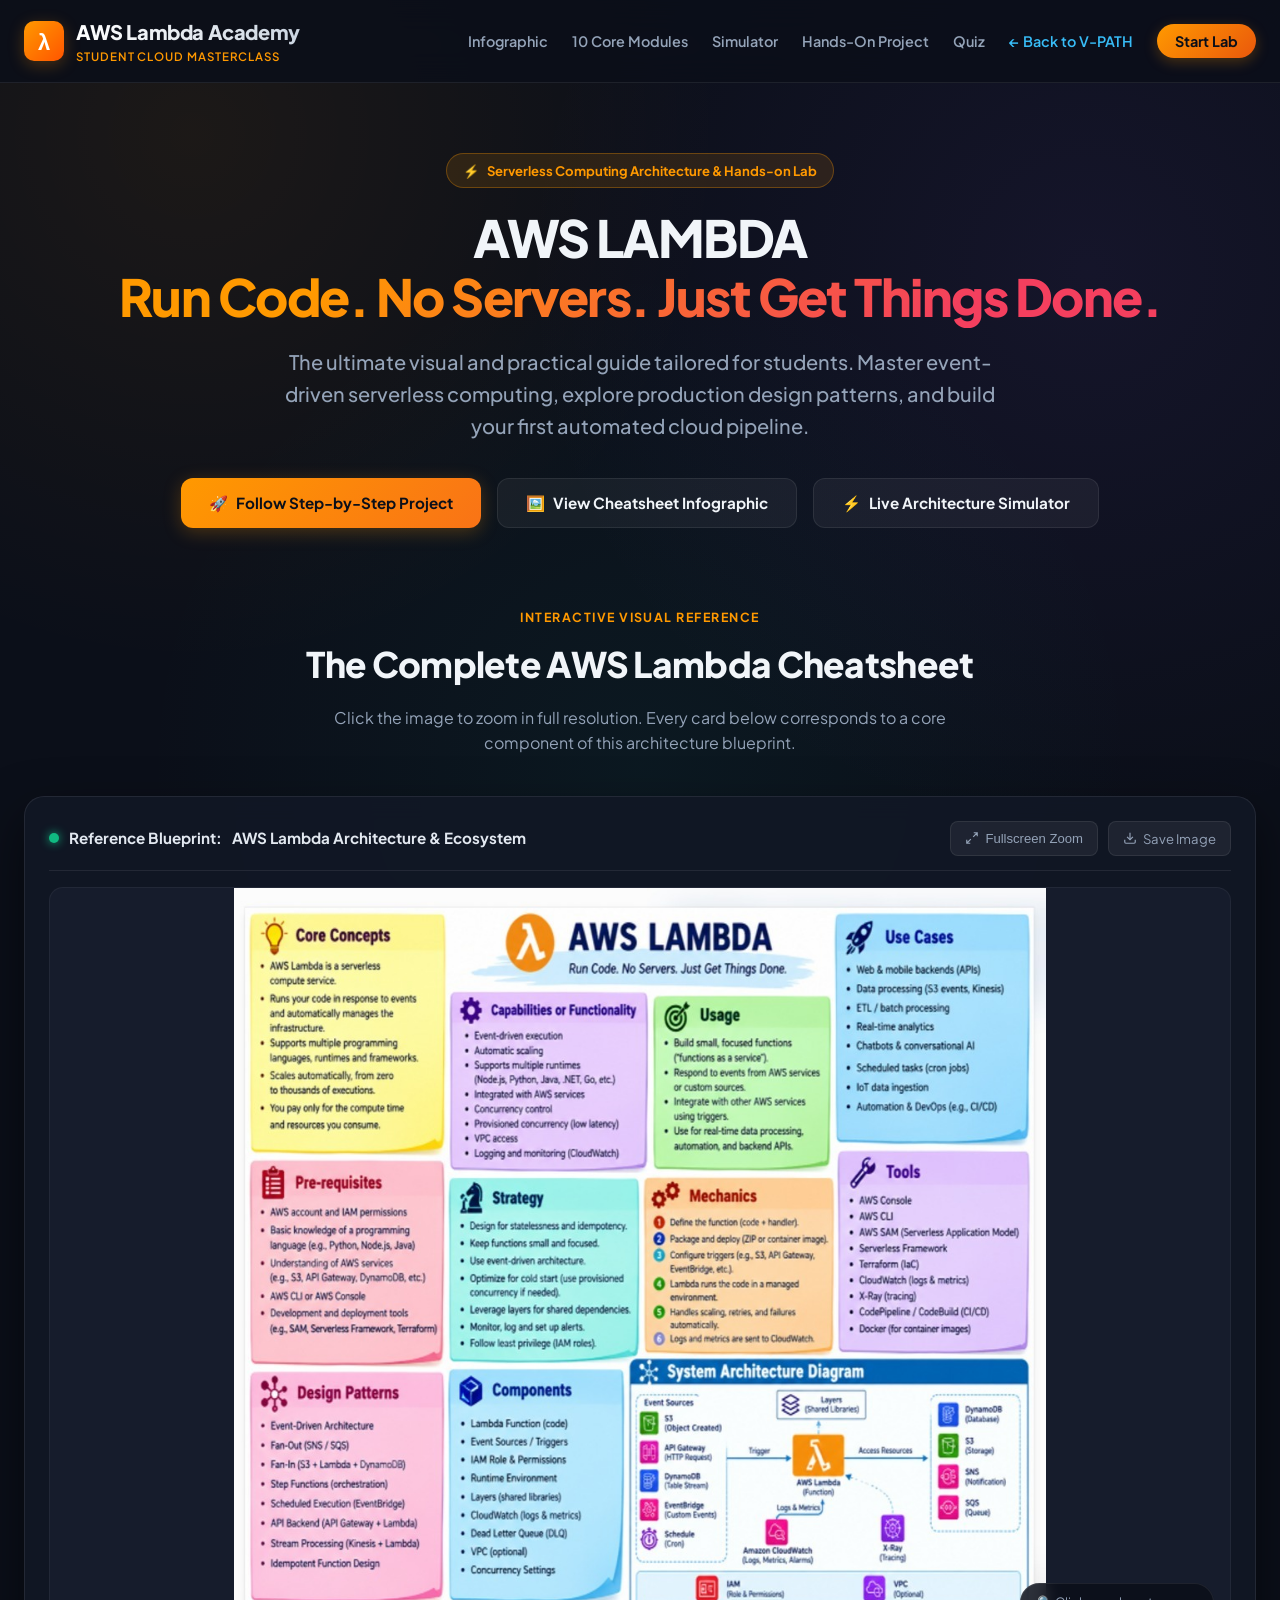
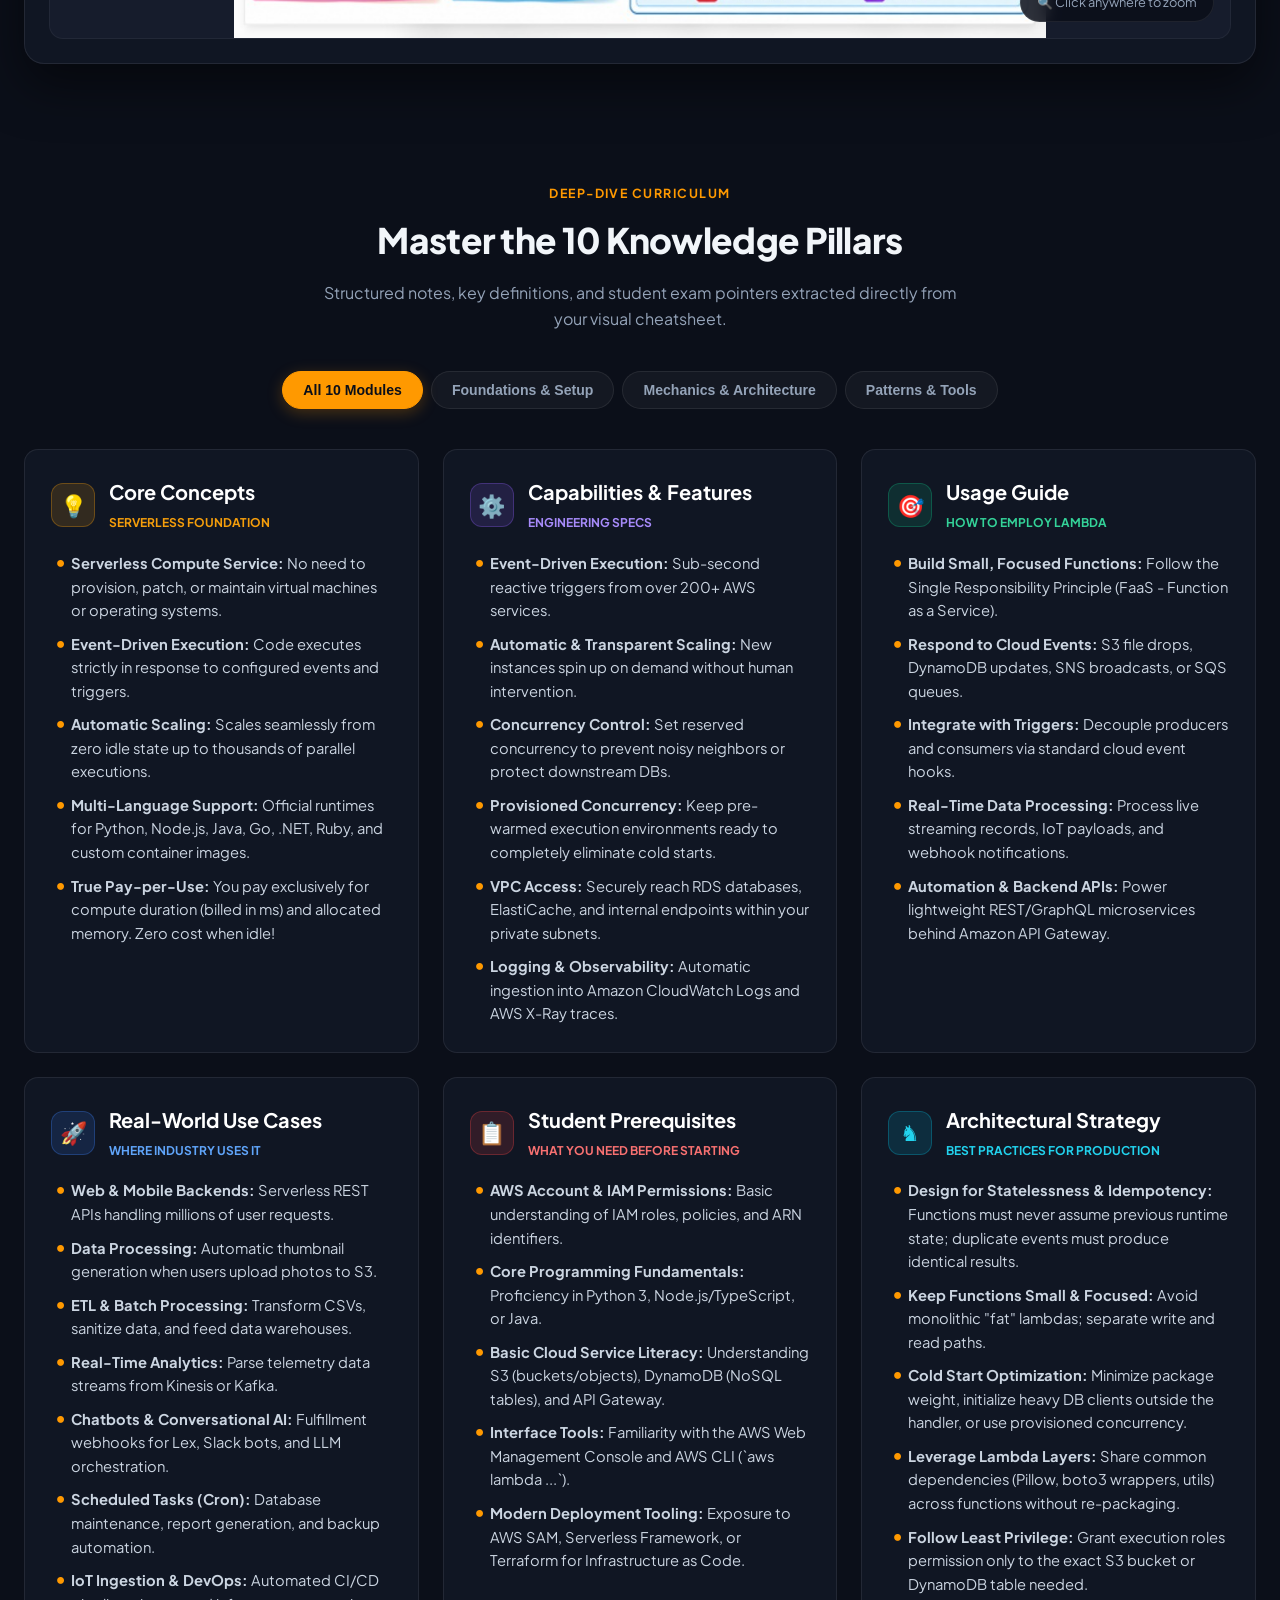
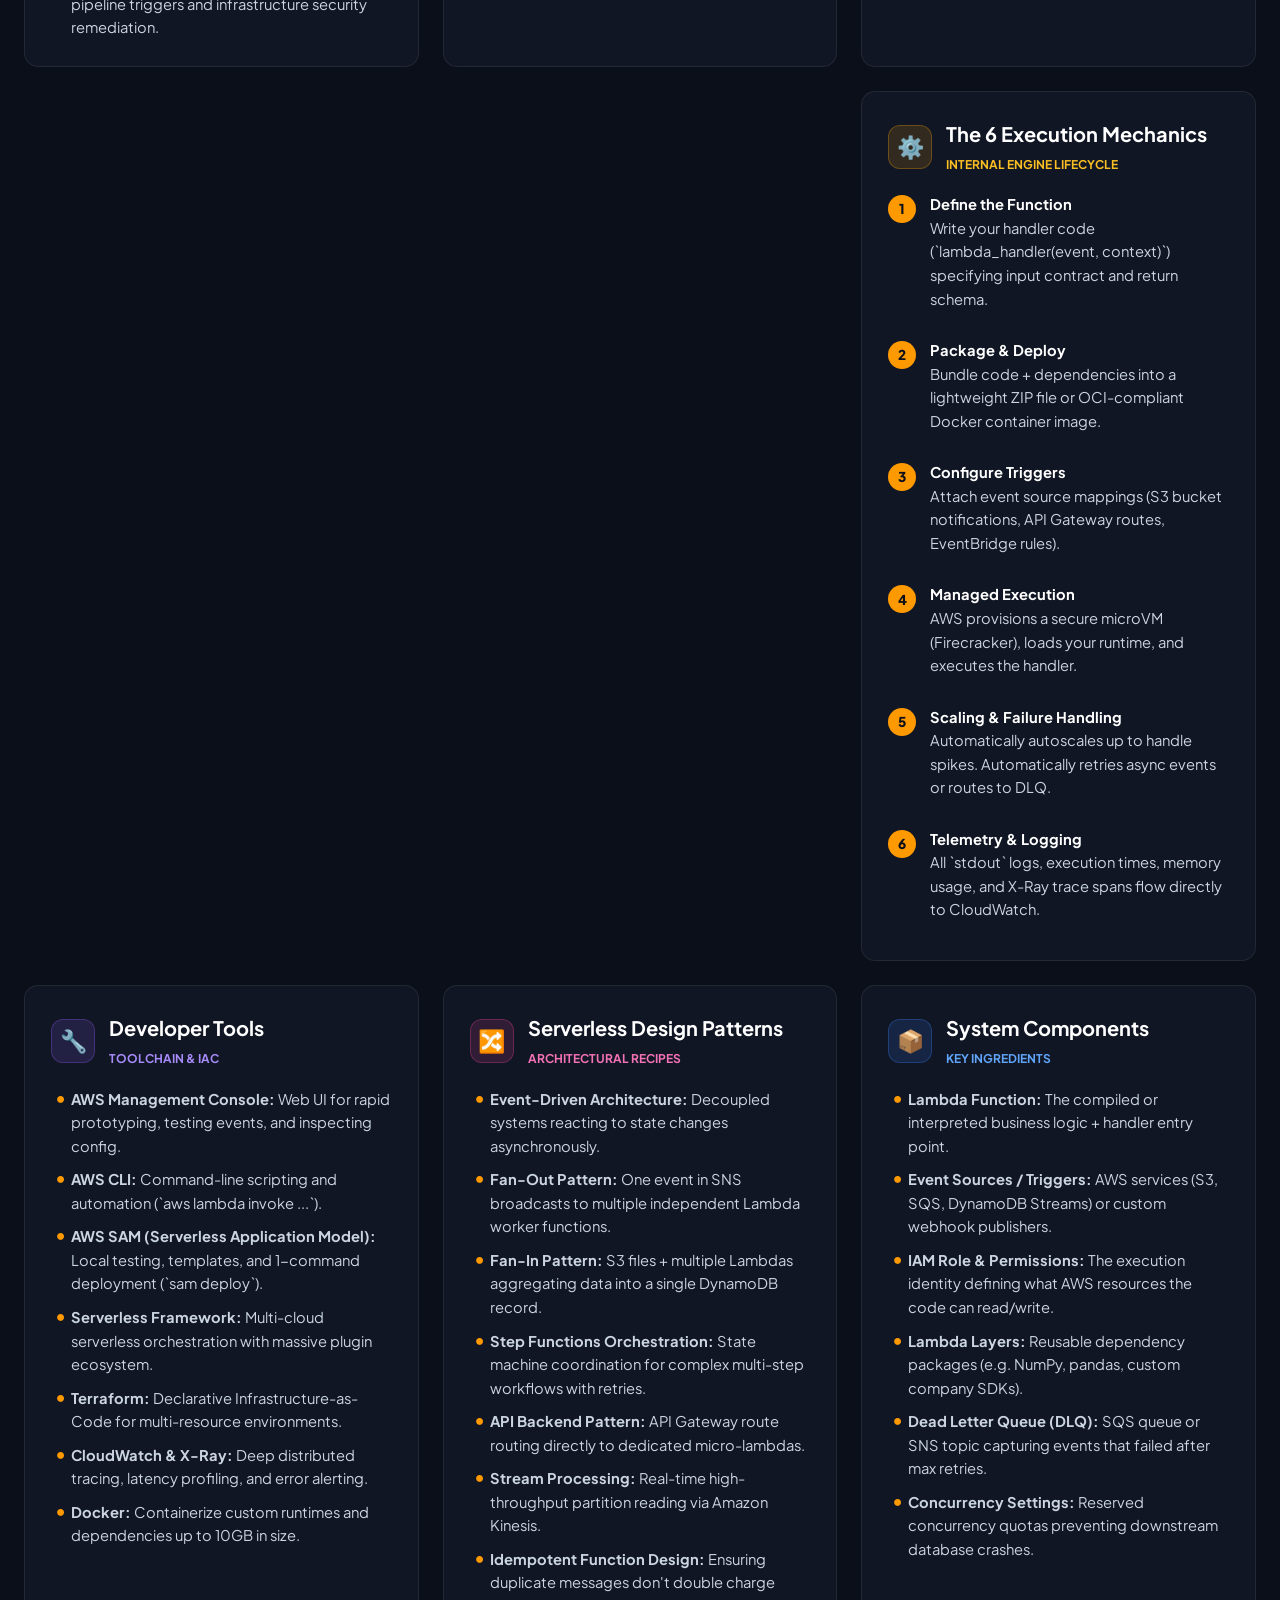
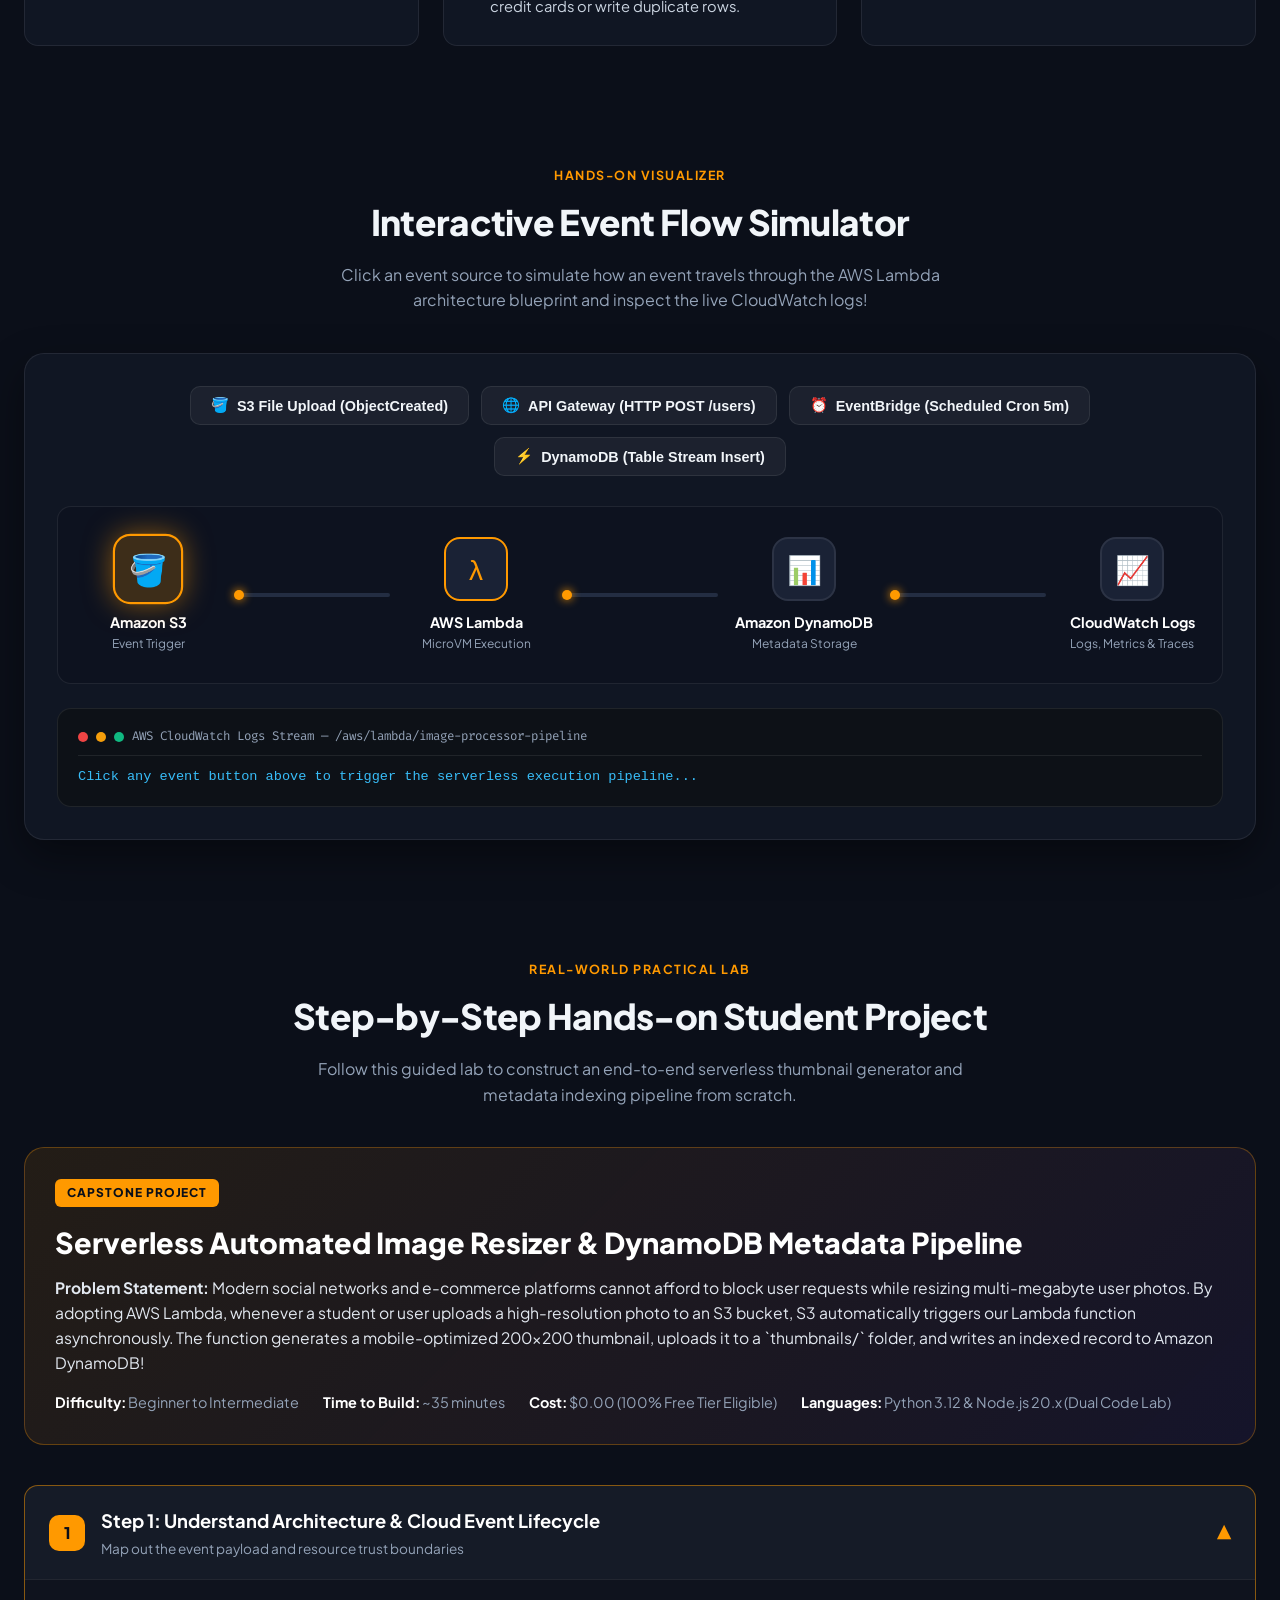
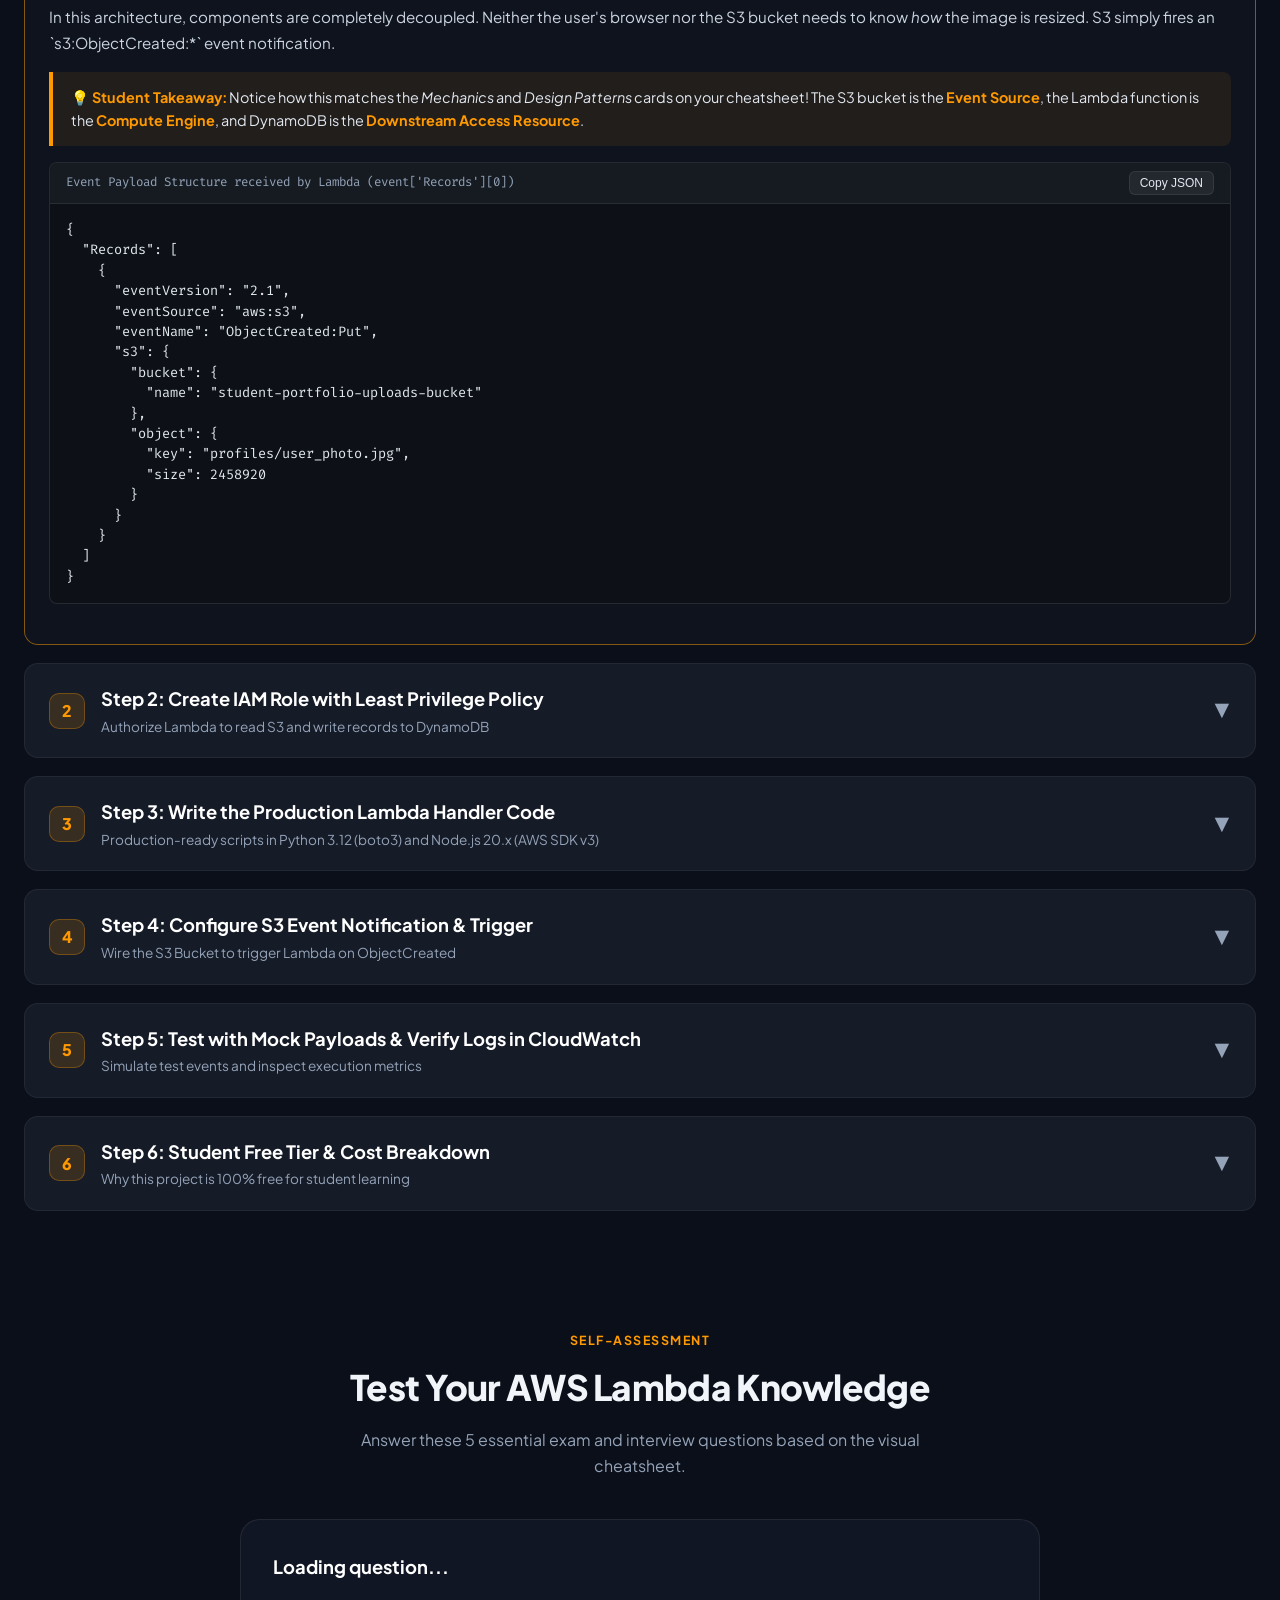
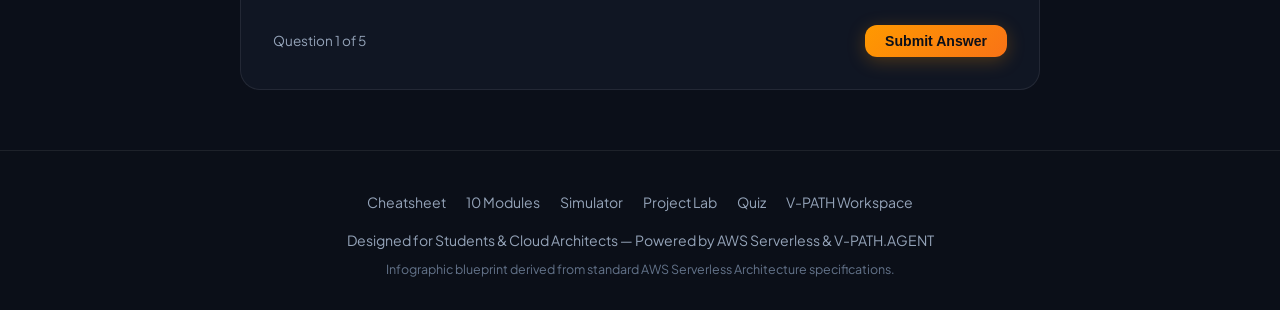
==== commit cd493a47: "ok" ====
--- a/aws_lambda_learning.html
+++ b/aws_lambda_learning.html
@@ -921,6 +921,39 @@
       font-size: 0.78rem;
       color: var(--text-muted);
       font-family: var(--font-mono);
+      flex-wrap: wrap;
+      gap: 8px;
+    }
+
+    .lang-tabs {
+      display: flex;
+      gap: 6px;
+      align-items: center;
+    }
+
+    .lang-tab-btn {
+      background: rgba(255, 255, 255, 0.05);
+      border: 1px solid rgba(255, 255, 255, 0.12);
+      color: var(--text-muted);
+      padding: 4px 12px;
+      border-radius: 6px;
+      font-size: 0.76rem;
+      font-weight: 600;
+      cursor: pointer;
+      transition: all 0.2s;
+      font-family: var(--font-sans);
+    }
+
+    .lang-tab-btn:hover {
+      color: #fff;
+      background: rgba(255, 255, 255, 0.1);
+    }
+
+    .lang-tab-btn.active {
+      background: var(--aws-orange);
+      color: #0b0f19;
+      font-weight: 800;
+      border-color: var(--aws-orange);
     }
 
     .copy-btn {
@@ -1541,7 +1574,7 @@
           <span><strong>Difficulty:</strong> Beginner to Intermediate</span>
           <span><strong>Time to Build:</strong> ~35 minutes</span>
           <span><strong>Cost:</strong> $0.00 (100% Free Tier Eligible)</span>
-          <span><strong>Language:</strong> Python 3.12 (boto3)</span>
+          <span><strong>Languages:</strong> Python 3.12 & Node.js 20.x (Dual Code Lab)</span>
         </div>
       </div>
 
@@ -1652,26 +1685,33 @@
               <div class="step-circle">3</div>
               <div>
                 <div class="step-card-title">Step 3: Write the Production Lambda Handler Code</div>
-                <div class="step-card-summary">Python 3.12 script using boto3 and stateless image resizing</div>
+                <div class="step-card-summary">Production-ready scripts in Python 3.12 (boto3) and Node.js 20.x (AWS SDK v3)</div>
               </div>
             </div>
             <div class="step-arrow">▼</div>
           </div>
           <div class="step-card-body">
             <div class="step-instruction">
-              Here is the production-ready Python handler. Notice that we instantiate the AWS SDK clients (`s3_client`, `dynamo_client`) <strong>outside</strong> the `lambda_handler` function. This takes advantage of execution environment reuse across warm invocations!
-            </div>
+              Here are the production-ready handlers for both <strong>Python</strong> and <strong>Node.js</strong>. Notice that in both languages, we instantiate the AWS SDK clients <strong>outside</strong> the handler function. This takes advantage of execution environment reuse across warm invocations!
+            </div>
+
+            <!-- Code Box with Language Tabs -->
             <div class="code-box">
               <div class="code-bar">
-                <span>lambda_function.py (Python 3.12)</span>
-                <button class="copy-btn" onclick="copySnippet('pythonCode')">Copy Python</button>
+                <div class="lang-tabs">
+                  <button class="lang-tab-btn active" id="btnLangPython" onclick="switchLang('python')">🐍 Python 3.12 (boto3)</button>
+                  <button class="lang-tab-btn" id="btnLangNode" onclick="switchLang('node')">🟢 Node.js 20.x (AWS SDK v3)</button>
+                </div>
+                <button class="copy-btn" id="copyLangBtn" onclick="copyActiveCode()">Copy Code</button>
               </div>
-              <pre><code id="pythonCode"><span class="token-kw">import</span> json
+
+              <!-- Python Code Block -->
+              <pre id="codeBlockPython"><code id="pythonCode"><span class="token-kw">import</span> json
 <span class="token-kw">import</span> urllib.parse
 <span class="token-kw">import</span> boto3
 <span class="token-kw">import</span> time
 
-<span class="token-comm"># Initialize SDK clients OUTSIDE the handler for performance optimization</span>
+<span class="token-comm"># Initialize SDK clients OUTSIDE the handler for connection reuse across warm starts</span>
 s3_client = boto3.client(<span class="token-str">'s3'</span>)
 dynamodb = boto3.resource(<span class="token-str">'dynamodb'</span>)
 table = dynamodb.Table(<span class="token-str">'ImageMetadata'</span>)
@@ -1712,14 +1752,85 @@
     <span class="token-kw">return</span> {
         <span class="token-str">'statusCode'</span>: <span class="token-num">200</span>,
         <span class="token-str">'body'</span>: json.dumps({
-            <span class="token-str">'message'</span>: <span class="token-str">'Image processed successfully'</span>,
+            <span class="token-str">'message'</span>: <span class="token-str">'Image processed successfully via Python 3.12'</span>,
             <span class="token-str">'fileKey'</span>: file_key,
             <span class="token-str">'sizeBytes'</span>: file_size
         })
     }</code></pre>
-            </div>
+
+              <!-- Node.js Code Block -->
+              <pre id="codeBlockNode" style="display: none;"><code id="nodeCode"><span class="token-comm">// index.mjs — Node.js 20.x runtime (ESM format)</span>
+<span class="token-comm">// Note: @aws-sdk/* is BUILT-IN to AWS Lambda Node 18 & 20 runtimes! No npm install needed!</span>
+<span class="token-kw">import</span> { S3Client, HeadObjectCommand } <span class="token-kw">from</span> <span class="token-str">"@aws-sdk/client-s3"</span>;
+<span class="token-kw">import</span> { DynamoDBClient } <span class="token-kw">from</span> <span class="token-str">"@aws-sdk/client-dynamodb"</span>;
+<span class="token-kw">import</span> { DynamoDBDocumentClient, PutCommand } <span class="token-kw">from</span> <span class="token-str">"@aws-sdk/lib-dynamodb"</span>;
+
+<span class="token-comm">// 1. Initialize SDK clients OUTSIDE the handler for TCP socket reuse</span>
+<span class="token-kw">const</span> s3Client = <span class="token-kw">new</span> <span class="token-fn">S3Client</span>({});
+<span class="token-kw">const</span> ddbClient = <span class="token-kw">new</span> <span class="token-fn">DynamoDBClient</span>({});
+<span class="token-kw">const</span> docClient = DynamoDBDocumentClient.<span class="token-fn">from</span>(ddbClient);
+
+<span class="token-kw">export const</span> <span class="token-fn">handler</span> = <span class="token-kw">async</span> (event, context) => {
+  console.log(<span class="token-str">"Incoming S3 Event:"</span>, JSON.stringify(event, <span class="token-kw">null</span>, <span class="token-num">2</span>));
+
+  <span class="token-comm">// 2. Parse S3 Event records</span>
+  <span class="token-kw">const</span> record = event.Records?.[<span class="token-num">0</span>];
+  <span class="token-kw">if</span> (!record) {
+    <span class="token-kw">throw new</span> <span class="token-fn">Error</span>(<span class="token-str">"No S3 records found in event payload."</span>);
+  }
+
+  <span class="token-kw">const</span> bucketName = record.s3.bucket.name;
+  <span class="token-comm">// Decode URL-encoded key (spaces replaced by + or %20)</span>
+  <span class="token-kw">const</span> fileKey = decodeURIComponent(record.s3.object.key.replace(/\+/g, <span class="token-str">" "</span>));
+  <span class="token-kw">const</span> fileSize = record.s3.object.size || <span class="token-num">0</span>;
+
+  <span class="token-comm">// 3. Prevent recursive billing loops</span>
+  <span class="token-kw">if</span> (fileKey.startsWith(<span class="token-str">"thumbnails/"</span>)) {
+    console.log(<span class="token-str">"File is already in thumbnails folder. Skipping execution."</span>);
+    <span class="token-kw">return</span> { statusCode: <span class="token-num">200</span>, body: <span class="token-str">"Skipped recursive loop"</span> };
+  }
+
+  <span class="token-comm">// 4. Fetch image metadata from Amazon S3</span>
+  <span class="token-kw">const</span> headCmd = <span class="token-kw">new</span> <span class="token-fn">HeadObjectCommand</span>({
+    Bucket: bucketName,
+    Key: fileKey
+  });
+  <span class="token-kw">const</span> s3Meta = <span class="token-kw">await</span> s3Client.<span class="token-fn">send</span>(headCmd);
+  <span class="token-kw">const</span> contentType = s3Meta.ContentType || <span class="token-str">"image/jpeg"</span>;
+
+  <span class="token-comm">// 5. Persist indexed metadata into Amazon DynamoDB table</span>
+  <span class="token-kw">const</span> putCmd = <span class="token-kw">new</span> <span class="token-fn">PutCommand</span>({
+    TableName: <span class="token-str">"ImageMetadata"</span>,
+    Item: {
+      ImageId: fileKey,
+      Bucket: bucketName,
+      FileSize: fileSize,
+      ContentType: contentType,
+      UploadedAt: Math.<span class="token-fn">floor</span>(Date.<span class="token-fn">now</span>() / <span class="token-num">1000</span>),
+      Status: <span class="token-str">"PROCESSED"</span>
+    }
+  });
+
+  <span class="token-kw">await</span> docClient.<span class="token-fn">send</span>(putCmd);
+  console.log(<span class="token-str">`Successfully recorded metadata for ${fileKey} into DynamoDB!`</span>);
+
+  <span class="token-kw">return</span> {
+    statusCode: <span class="token-num">200</span>,
+    body: JSON.stringify({
+      message: <span class="token-str">"Image processed successfully via Node.js 20.x"</span>,
+      fileKey,
+      sizeBytes: fileSize
+    })
+  };
+};</code></pre>
+            </div>
+
+            <div class="callout" style="border-left-color: #10b981; background: rgba(16, 185, 129, 0.08);">
+              <strong style="color: #34d399;">⚡ Student Pro Tip for Node.js:</strong> In Node.js 18.x and 20.x, AWS includes the <strong>AWS SDK v3</strong> natively in the Lambda execution environment. You can create an `index.mjs` file directly in the AWS Console without needing to run `npm install` or upload a zip file!
+            </div>
+
             <div class="callout">
-              <strong>⚠️ Anti-Pattern Alert:</strong> Notice line 21: `if file_key.startswith('thumbnails/'): return`. If your Lambda writes back to the exact same S3 bucket without a prefix check, it could trigger itself repeatedly in an infinite billing loop!
+              <strong>⚠️ Anti-Pattern Alert:</strong> Notice line check: `if (fileKey.startsWith('thumbnails/')) return`. If your Lambda writes back to the exact same S3 bucket without a prefix check, it could trigger itself repeatedly in an infinite billing loop!
             </div>
           </div>
         </div>
@@ -2178,6 +2289,46 @@
       }
     }
 
+    // Language Switcher for Code Samples
+    let activeLanguage = 'python';
+
+    function switchLang(lang) {
+      activeLanguage = lang;
+      const btnPy = document.getElementById('btnLangPython');
+      const btnNode = document.getElementById('btnLangNode');
+      const codePy = document.getElementById('codeBlockPython');
+      const codeNode = document.getElementById('codeBlockNode');
+
+      if (lang === 'python') {
+        btnPy.classList.add('active');
+        btnNode.classList.remove('active');
+        codePy.style.display = 'block';
+        codeNode.style.display = 'none';
+      } else {
+        btnNode.classList.add('active');
+        btnPy.classList.remove('active');
+        codeNode.style.display = 'block';
+        codePy.style.display = 'none';
+      }
+    }
+
+    function copyActiveCode() {
+      const codeElementId = (activeLanguage === 'python') ? 'pythonCode' : 'nodeCode';
+      const text = document.getElementById(codeElementId).innerText;
+      navigator.clipboard.writeText(text).then(() => {
+        const btn = document.getElementById('copyLangBtn');
+        const orig = btn.innerText;
+        btn.innerText = "✓ Copied " + (activeLanguage === 'python' ? 'Python!' : 'Node.js!');
+        btn.style.background = "#10b981";
+        btn.style.color = "#0b0f19";
+        setTimeout(() => {
+          btn.innerText = orig;
+          btn.style.background = "";
+          btn.style.color = "";
+        }, 2000);
+      });
+    }
+
     // Initialize Simulator and Quiz on load
     window.addEventListener('DOMContentLoaded', () => {
       simulateEvent('s3');
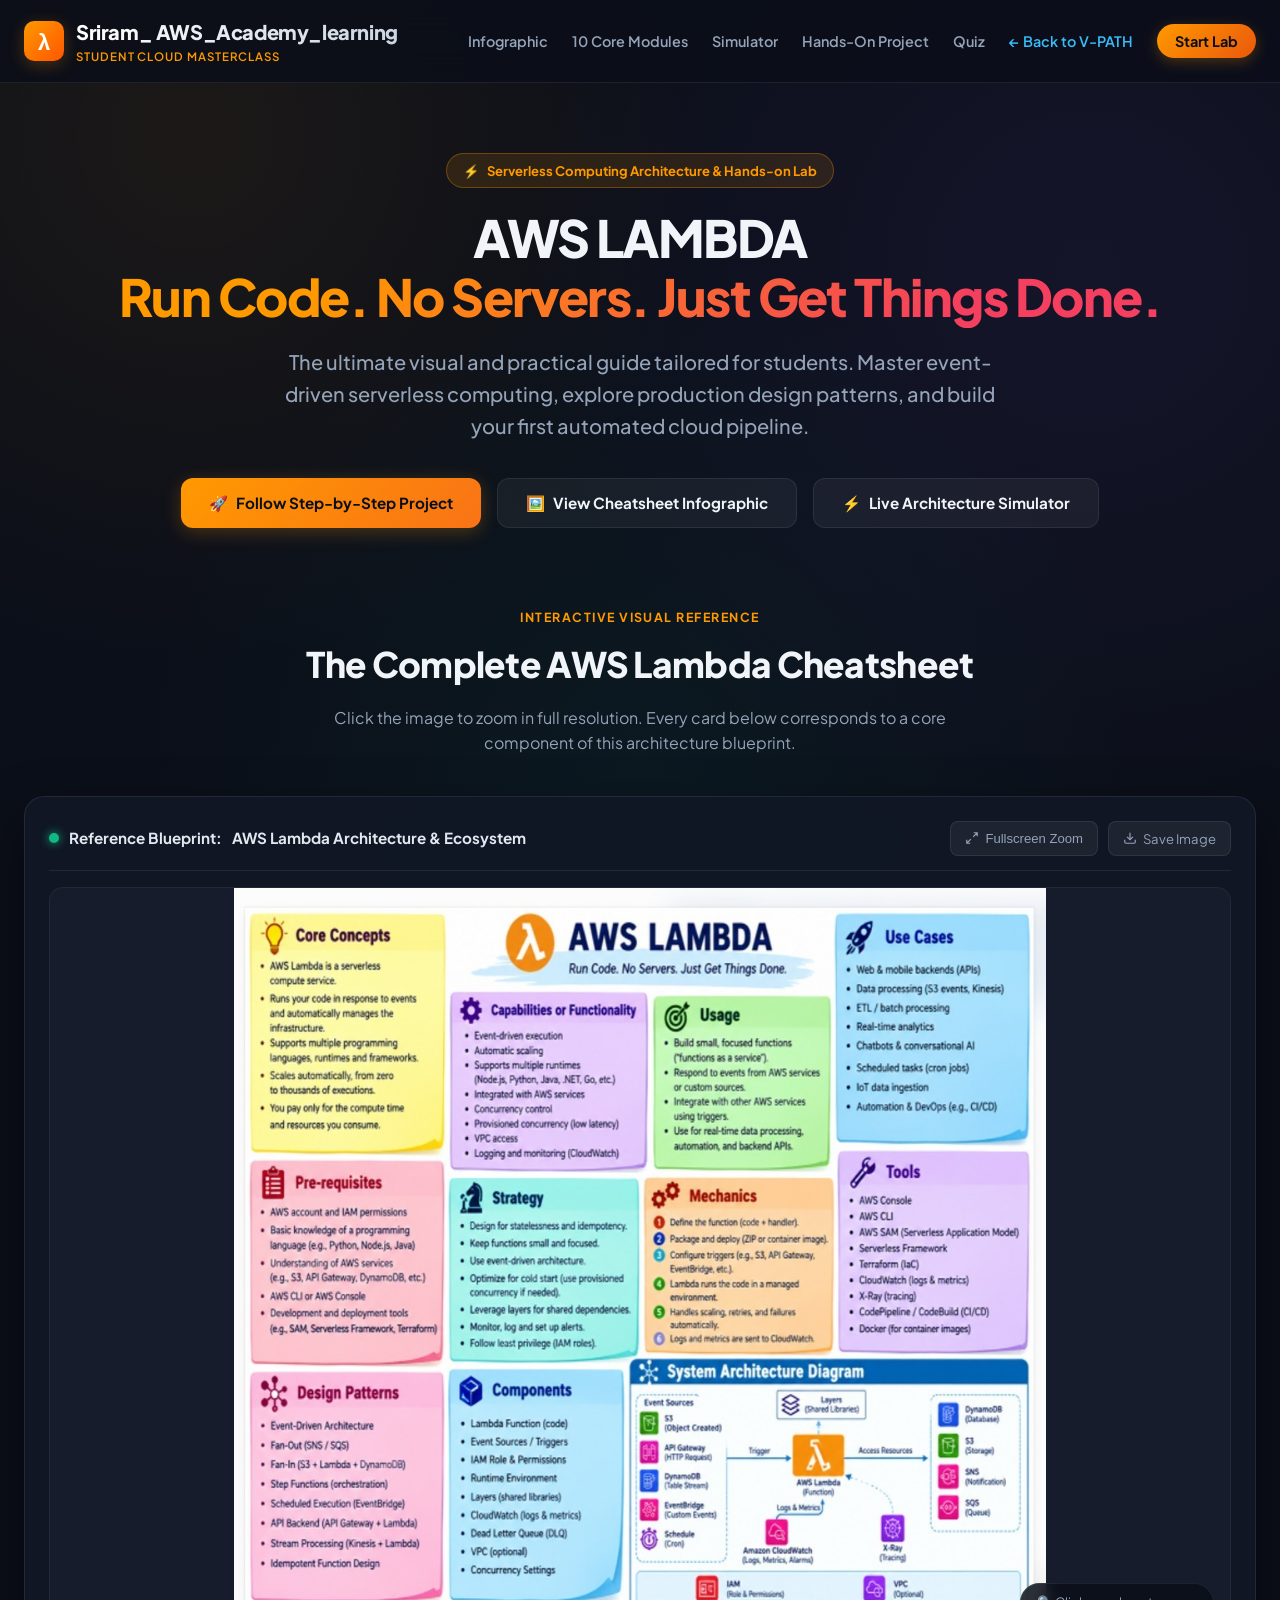
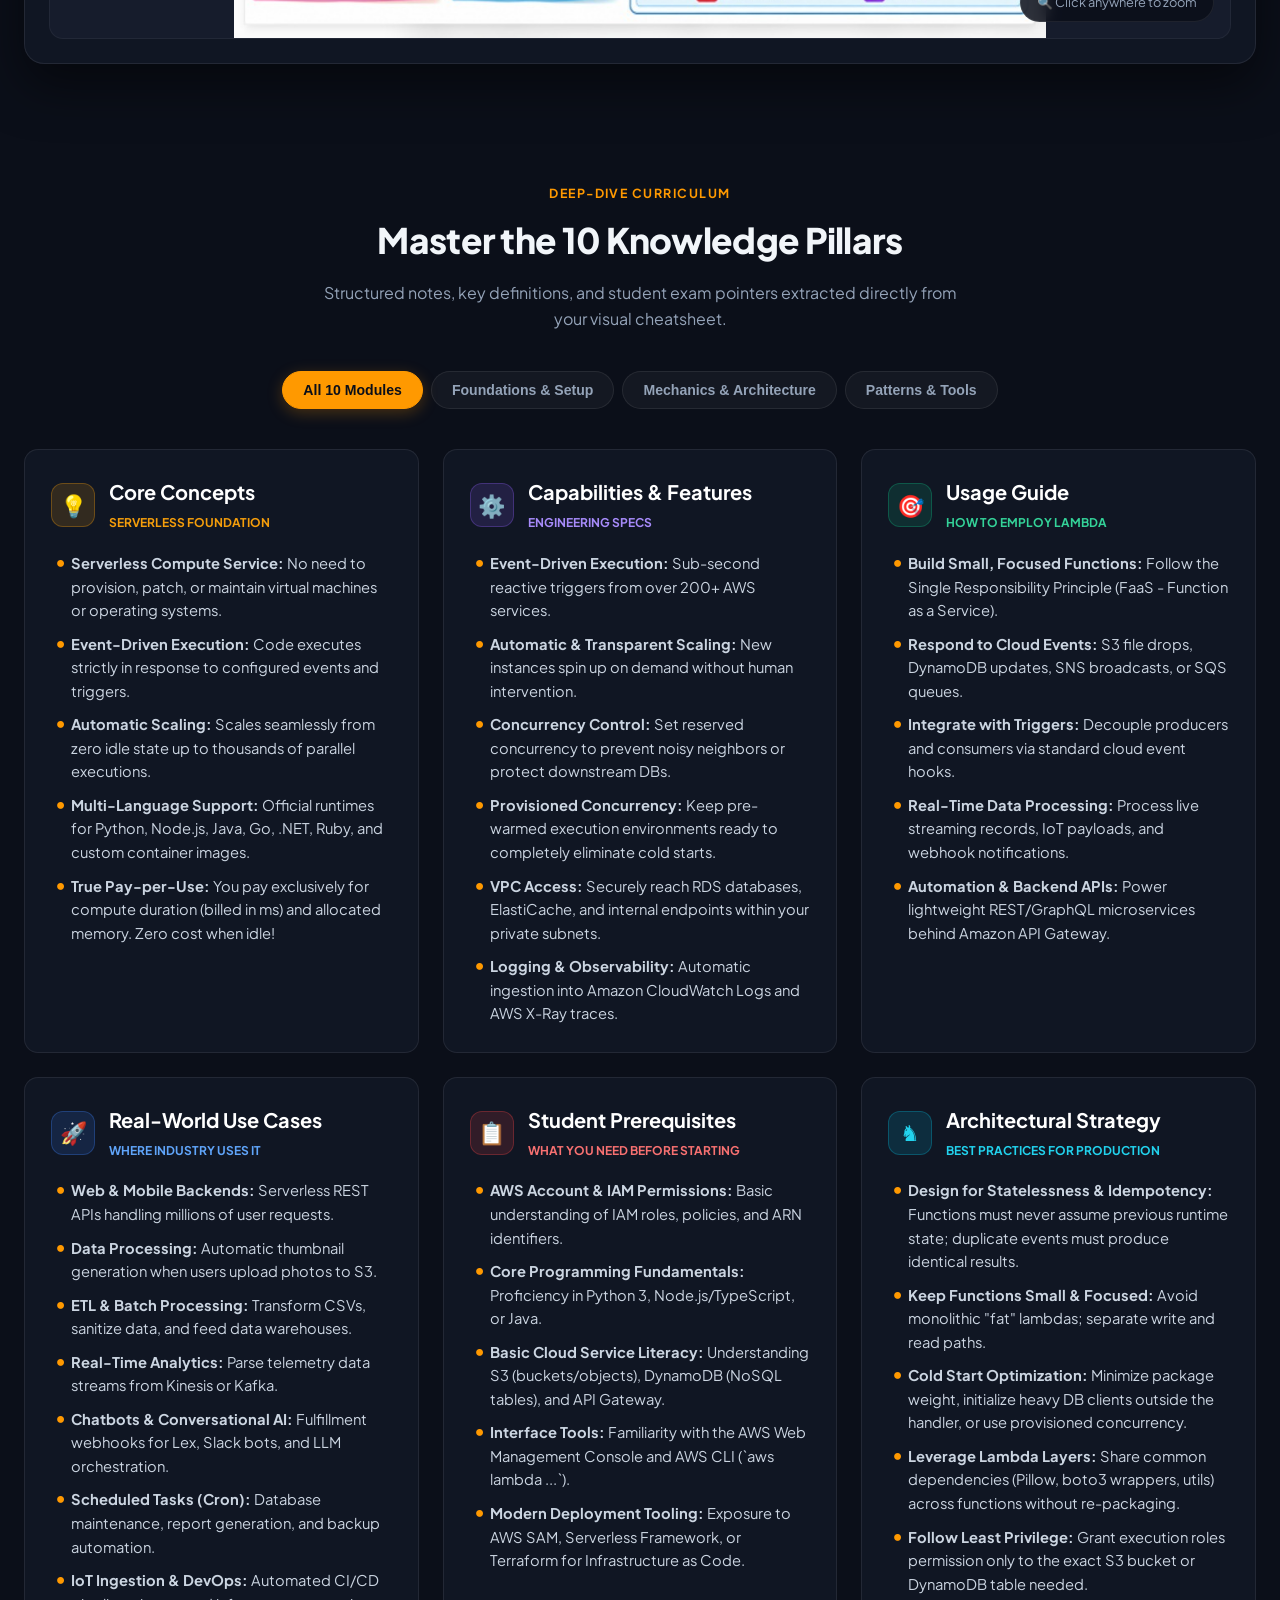
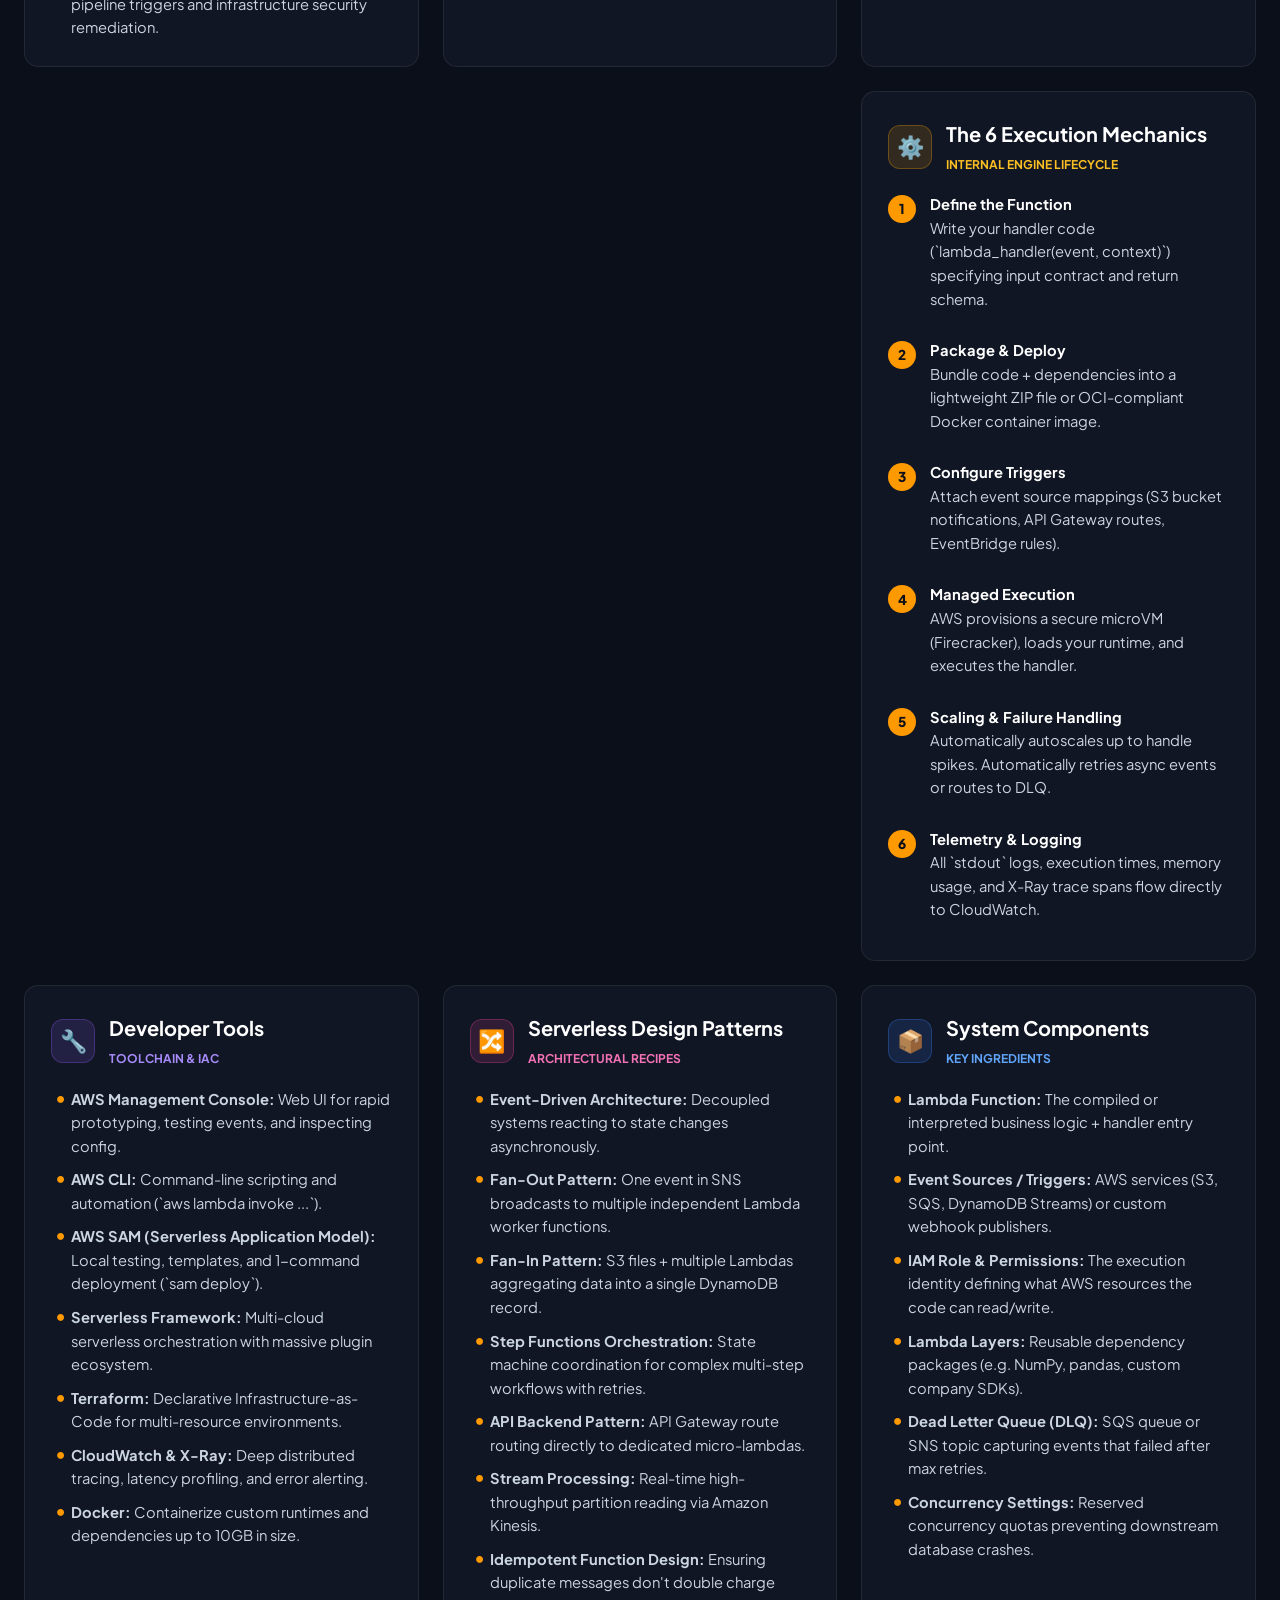
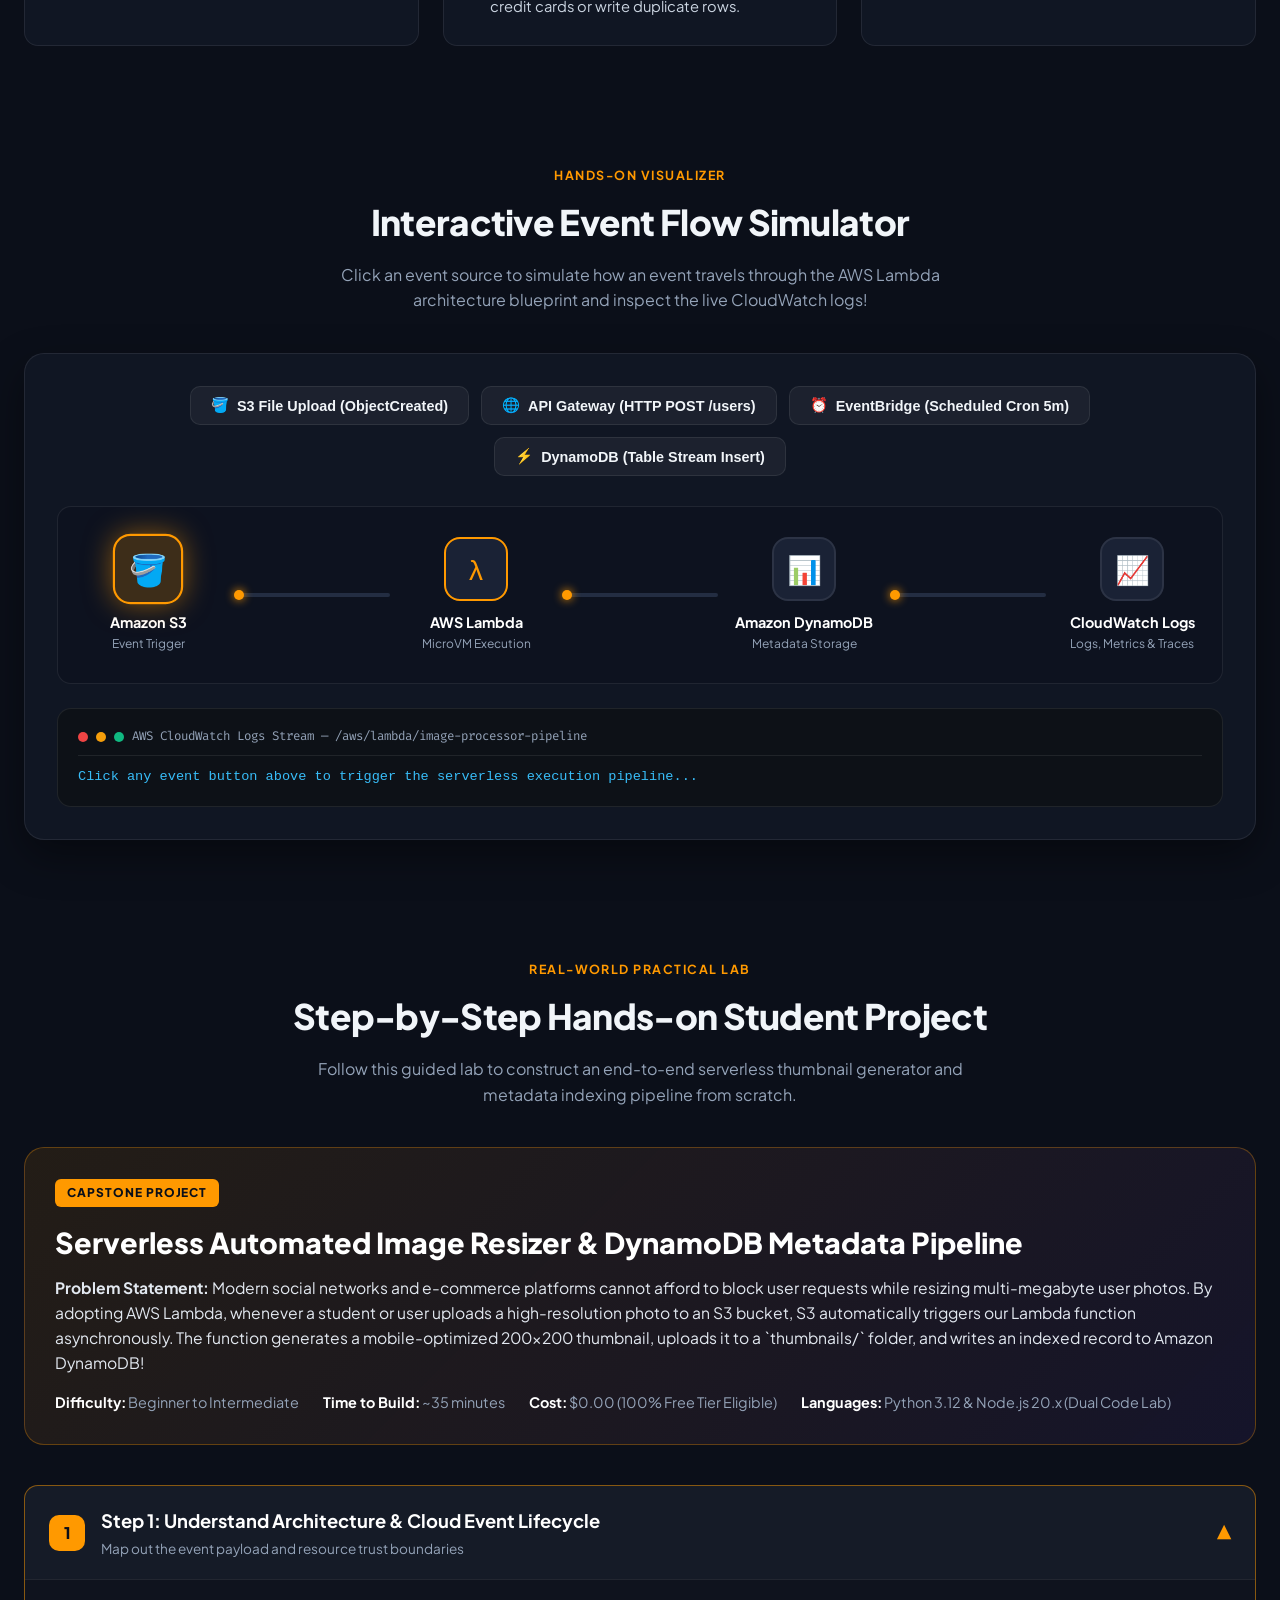
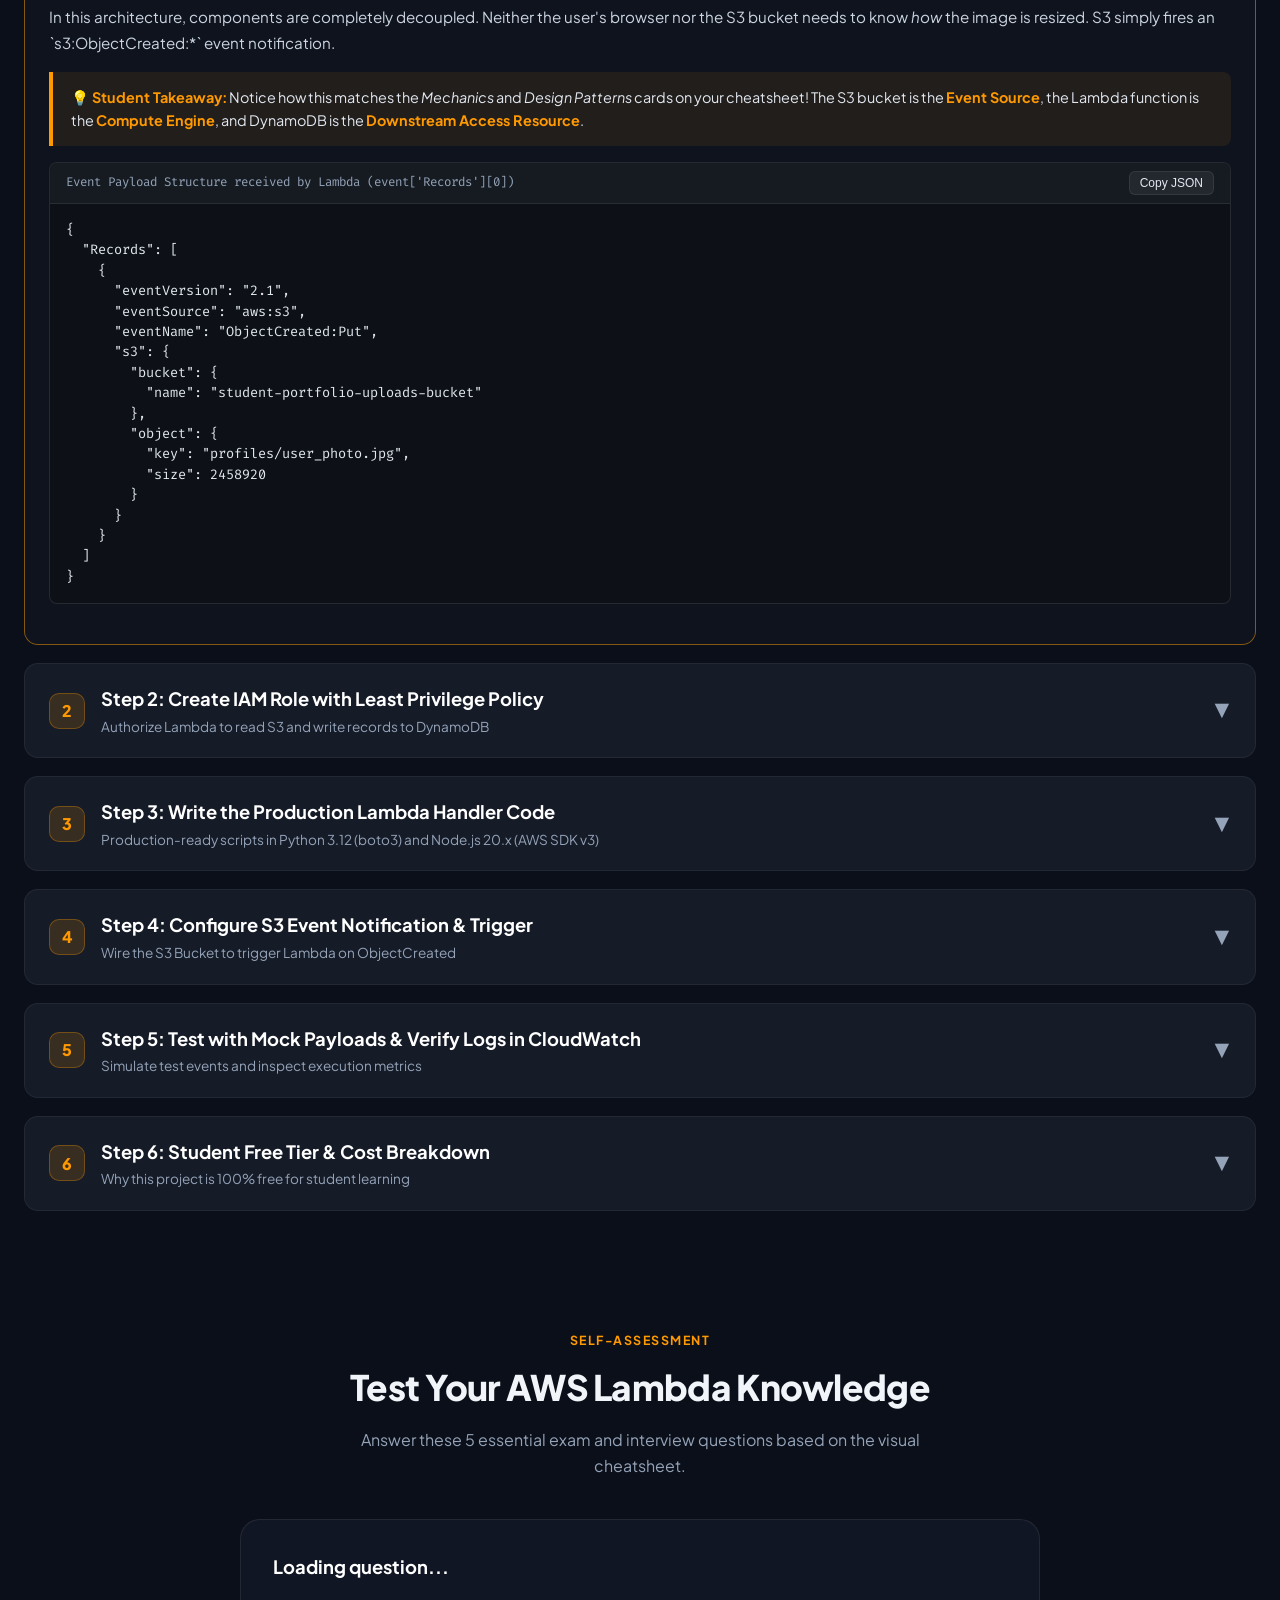
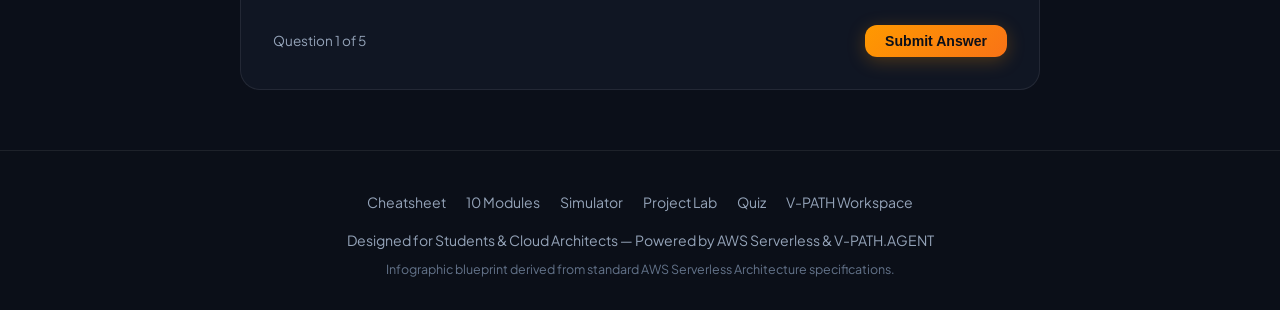
==== commit 1d685e10: "yes" ====
--- a/aws_lambda_learning.html
+++ b/aws_lambda_learning.html
@@ -3,7 +3,7 @@
 <head>
   <meta charset="UTF-8" />
   <meta name="viewport" content="width=device-width, initial-scale=1.0" />
-  <title>AWS Lambda Mastery — Student Interactive Learning Hub & Hands-on Lab</title>
+  <title>Sriram_ AWS_Academy_learning — Student Interactive Learning Hub & Hands-on Lab</title>
   <meta name="description" content="A comprehensive, interactive student learning guide for AWS Lambda serverless computing based on the visual architecture cheatsheet." />
   
   <!-- Fonts -->
@@ -1130,7 +1130,7 @@
       <a href="#" class="brand">
         <div class="brand-icon">λ</div>
         <div>
-          <div class="brand-title">AWS Lambda Academy</div>
+          <div class="brand-title">Sriram_ AWS_Academy_learning</div>
           <div class="brand-sub">Student Cloud Masterclass</div>
         </div>
       </a>
